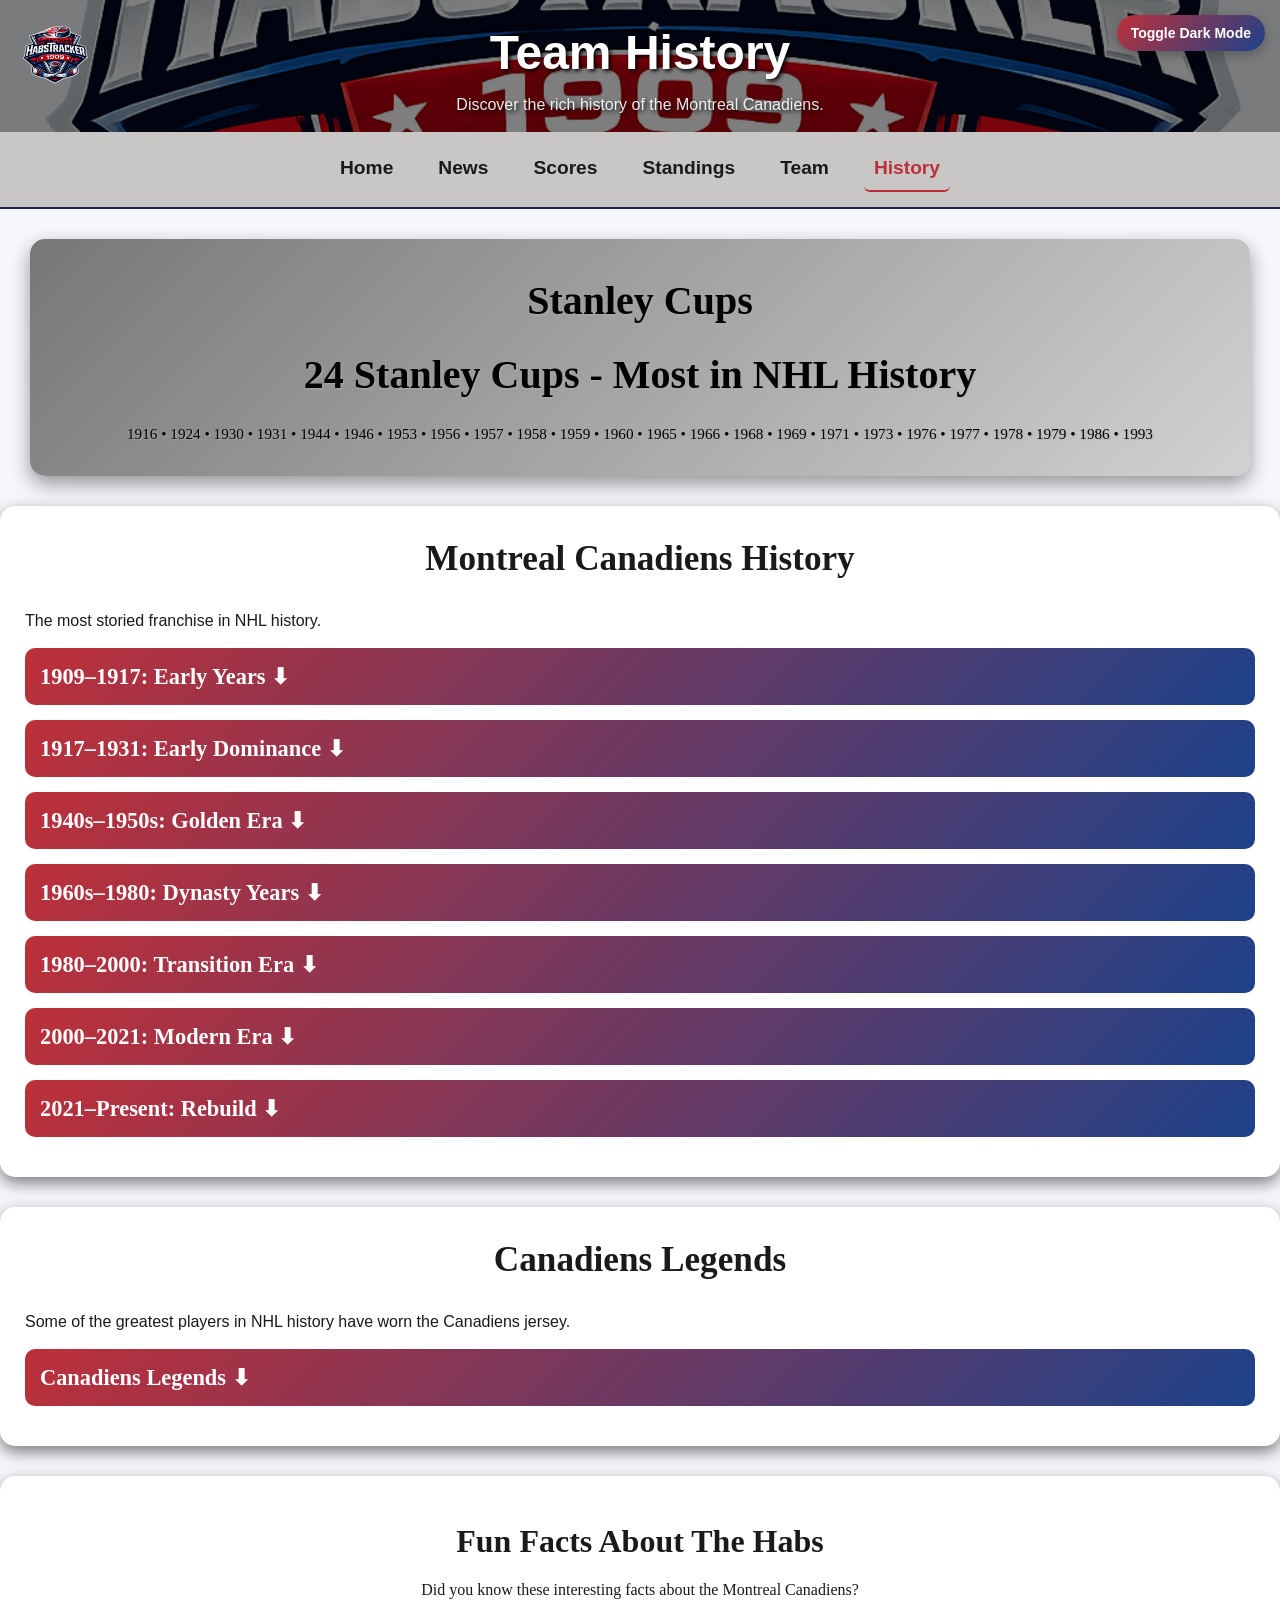
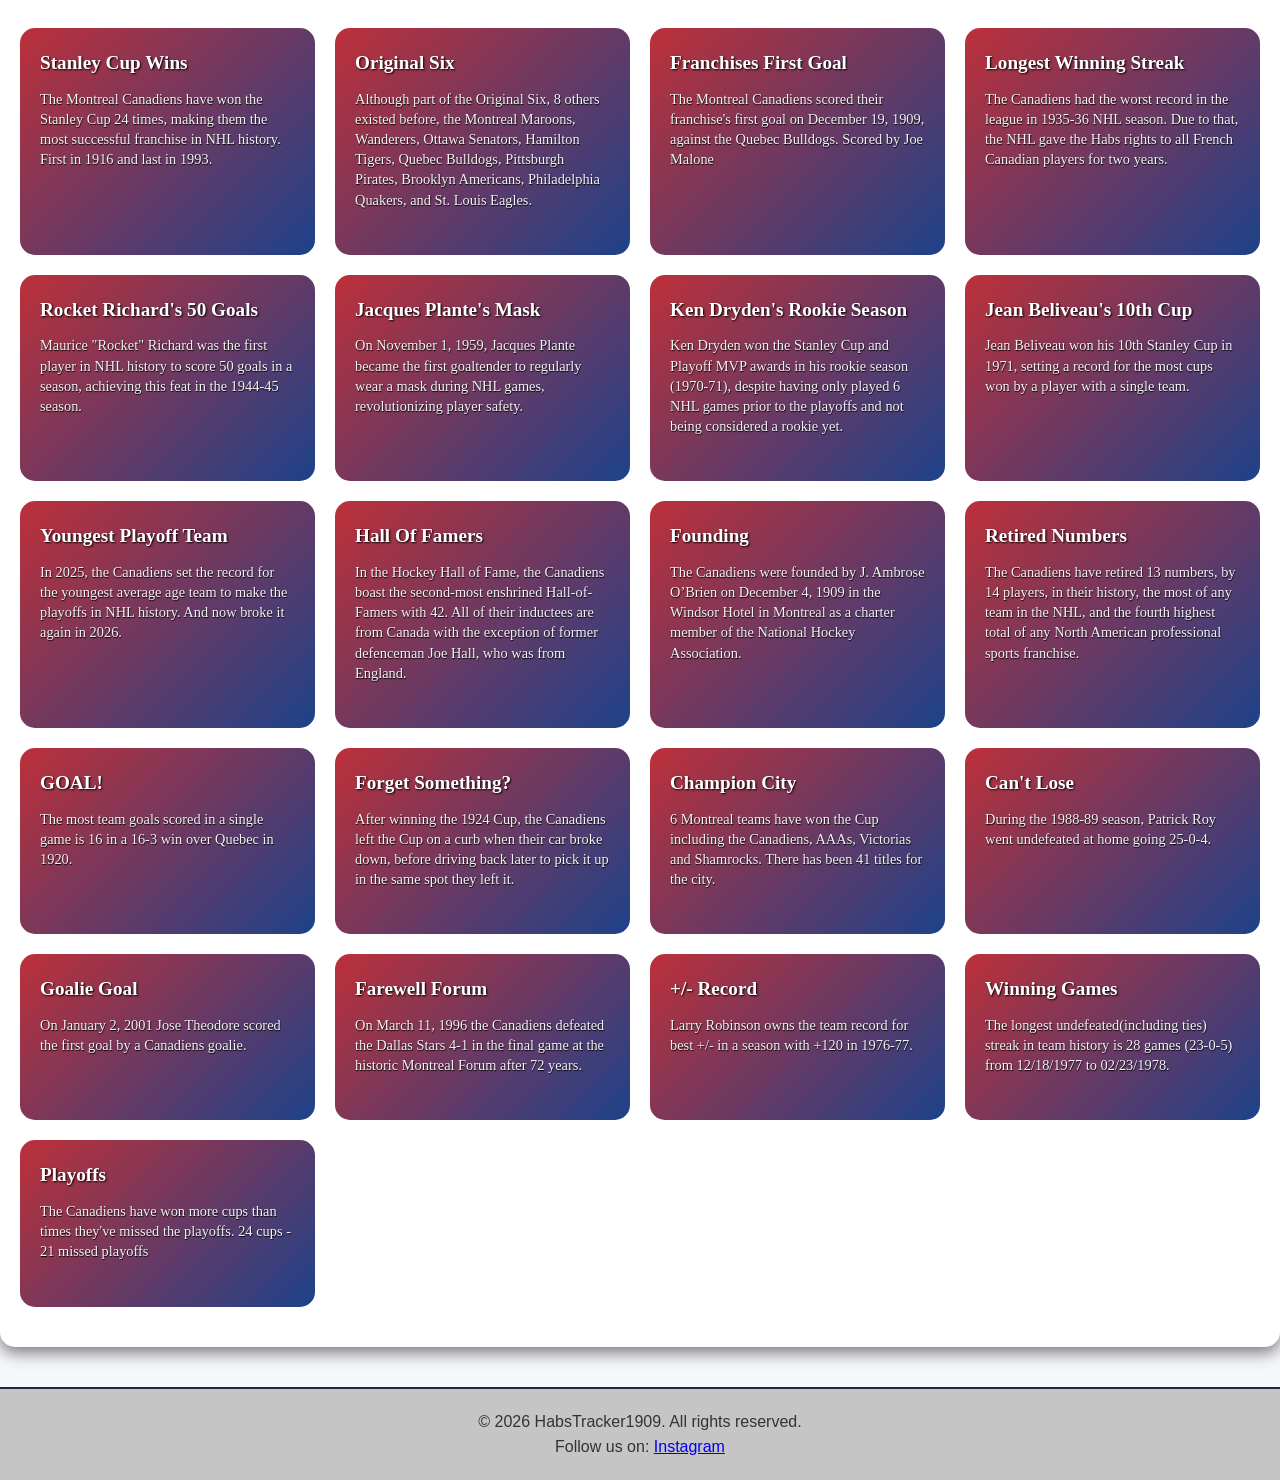
==== history.html @ d1dca696 "dark mode bug fixes" ====
<!DOCTYPE html>
<html lang="en">
<script src="theme.js"></script>

<head>
    <meta charset="UTF-8">
    <meta name="viewport" content="width=device-width, initial-scale=1.0">
    <title>History</title>
    <link rel="stylesheet" href="style.css">
    <script>
        (function () {
            if (sessionStorage.getItem("theme") === "dark") {
                document.documentElement.classList.add("dark-mode");
            }
        });
    </script>
</head>


<body>

<header style="background-image: url('HabsTracker1909Logo.png'); background-size: cover; background-position: center;">
    <div class="header-overlay">
        <img src="HabsTracker1909Logo.png" alt="Logo" class="top-logo">
        <h1>Team History</h1>
        <p class="tagline">Discover the rich history of the Montreal Canadiens.</p>
        <button class="theme-btn" type="button" onclick="toggleDarkMode()">
                Toggle Dark Mode
        </button>
    </div>
</header>

<nav>
    <a href="index.html">Home</a>
    <a href="news.html">News</a>
    <a href="scores.html">Scores</a>
    <a href="standings.html">Standings</a>
    <a href="team.html">Team</a>
    <a href="history.html" class="active">History</a>
</nav>

<main>
    <section class="cup-banner">
    <h2>Stanley Cups</h2>

    <div class="cup-count">
        24 Stanley Cups - Most in NHL History
    </div>

    <div class="cup-years">
        1916 • 1924 • 1930 • 1931 • 1944 • 1946 • 1953 • 1956 • 1957 • 1958 • 1959 • 1960 • 
        1965 • 1966 • 1968 • 1969 • 1971 • 1973 • 1976 • 1977 • 1978 • 1979 • 1986 • 1993
    </div>
</section>

<section class="history">
    <h2 class="history-title">Montreal Canadiens History</h2>
    <p>The most storied franchise in NHL history.</p>

    <!-- ERA 1 -->
    <div class="era">
        <button class="era-header">1909–1917: Early Years  ⬇</button>
        <div class="era-content">
            <p>Founded in 1909 in the Windsor Hotel as part of the NHA.</p>
            <p><strong>Key Players:</strong> Newsy Lalonde, Didier Pitre, Jack Laviolette</p>
            <p><strong>Stanley Cups:</strong> 1916</p>
        </div>
    </div>

    <!-- ERA 2 -->
    <div class="era">
        <button class="era-header">1917–1931: Early Dominance  ⬇</button>
        <div class="era-content">
            <p>The Canadiens became an early NHL powerhouse. Overcoming challenges from key players Joe Hall(Spanish Flu - 37) and Georges Vezina(Tuberculosis - 39) Passing away.</p>
            <p><strong>Key Players:</strong> Georges Vezina, Newsy Lalonde, Howie Morenz, Aurel Joliat, Joe Malone</p>
            <p><strong>Stanley Cups:</strong> 1924, 1930, 1931</p>
        </div>
    </div>

    <!-- ERA 3 -->
    <div class="era">
        <button class="era-header">1940s–1950s: Golden Era  ⬇</button>
        <div class="era-content">
            <p>The Canadiens experienced a golden era during the 1940s and 1950s, winning multiple Stanley Cups and solidifying their legacy. Winning 5 straight Stanley Cups from 1956 to 1960.
                During the 1944-45 season, Maurice "Rocket" Richard became the first player to score 50 goals in a season, and on November 1, 1959, Jacques Plante became the first goaltender to regularly wear a mask, revolutionizing the position and improving player safety.
            </p>
            <p><strong>Key Players:</strong> Maurice "Rocket" Richard, Jean Beliveau, Doug Harvey, Bernie Geoffrion, Jacques Plante</p>
            <p><strong>Stanley Cups:</strong> 1944, 1946, 1953, 1956, 1957, 1958, 1959</p>
        </div>
    </div>

    <!-- ERA 4 -->
    <div class="era">
        <button class="era-header">1960s–1980: Dynasty Years  ⬇</button>
        <div class="era-content">
            <p>The Canadiens continued to be a dominant force in the NHL during the 1960s and 1970s, winning 11 more Stanley Cups. Including 4 in a row. Goaltender Ken Dryden won the Stanley Cup and Playoff MVP awards before being considered a rookie, he had only played 6 nhl games. Jean Beliveau and Henri Richard won their 10th Stanley Cup together in 1971.</p>
            <p><strong>Key Players:</strong> Guy Lafleur, Ken Dryden, Larry Robinson, Bob Gainey, Henri Richard, Yvan Cournoyer</p>
            <p><strong>Stanley Cups:</strong> 1960, 1965, 1966, 1968, 1969, 1971, 1973, 1976, 1977, 1978, 1979</p>
        </div>
    </div>

    <!-- ERA 5 -->
    <div class="era">
        <button class="era-header">1980–2000: Transition Era  ⬇</button>
        <div class="era-content">
            <p>Post 1980 was a period of transition for the Canadiens, with the team experiencing some success but mostly challenges. Jean Beliveau won his league record 17th Stanley Cup as a member of the team's staff in 1993.</p>
            <p><strong>Key Players:</strong> Patrick Roy, Vincent Damphousse, Kirk Muller, Guy Carbonneau, Mats Naslund, Stephane Richer</p>
            <p><strong>Stanley Cups:</strong> 1986, 1993</p>
        </div>
    </div>

    <!-- ERA 6 -->
    <div class="era">
        <button class="era-header">2000–2021: Modern Era  ⬇</button>
        <div class="era-content">
            <p>In the 21st century, the Canadiens have faced ups and downs, with a focus on rebuilding and developing young talent. No cups wins and only one finals appearance in 2021. On March 12, 2019 Carey Price passed Jacques Plante for the most wins by a habs goaltender with 315</p>
            <p><strong>Key Players:</strong> Carey Price, P.K. Subban, Max Pacioretty, Brendan Gallagher, Shea Weber, Tomas Plekanec</p>
            <p><strong>Stanley Cups:</strong> None</p>
        </div>
    </div>

    <!-- ERA 7 -->
    <div class="era">
        <button class="era-header">2021–Present: Rebuild  ⬇</button>
        <div class="era-content">
            <p>The Canadiens are coming out of a rebuilding phase, focusing on developing young talent and building a competitive team for the future. They set the record for youngest average age team to make the playoffs in 2025.</p>
            <p><strong>Key Players:</strong> Cole Caufield, Nick Suzuki, Juraj Slafkovsky, Lane Hutson, Brendan Gallagher</p>
            <p><strong>Stanley Cups:</strong> None (yet)</p>
        </div>
    </div>

    
</div>

</section>

<section class="legends-section">
    <h2 class="legends-title">Canadiens Legends</h2>
    <p>Some of the greatest players in NHL history have worn the Canadiens jersey.</p>

<!-- LEGENDS DROPDOWN -->
<div class="era">
    <button class="era-header"> Canadiens Legends ⬇</button>
    

    <div class="era-content">
        <p class="legend-description">These Players Have a combined 4446 goals, 10,573 points, 101 Stanley Cups, 1708 wins(goalies) in the NHL(all teams)</p>

        <div class="legend-grid">

            <div class="legend-card">
                <div class="legend-name">Maurice "Rocket" Richard</div>
                <div class="legend-info">544 Goals • 966 Points • 8 Cups</div>
            </div>

            <div class="legend-card">
                <div class="legend-name">Jean Béliveau</div>
                <div class="legend-info">507 Goals • 1219 Points • 10 Cups • Player</div>
                <div class="legend-info">7 Cups • Staff</div>
            </div>

            <div class="legend-card">
                <div class="legend-name">Guy Lafleur</div>
                <div class="legend-info">518 Goals • 1246 Points • 5 Cups (with Montreal)</div>
            </div>

            <div class="legend-card">
                
                <div class="legend-name">Patrick Roy</div>
                <div class="legend-info">289 Wins • 3 Vezinas • 2 Cups</div>
            </div>

            <div class="legend-card">
                <div class="legend-name">Ken Dryden</div>
                <div class="legend-info">258 Wins • 6 Cups • 5 Conn Smythes</div>
            </div>

            <div class="legend-card">
                <div class="legend-name">Henri Richard</div>
                <div class="legend-info">1046 Points • 11 Cups • "Pocket Rocket"</div>
            </div>

            <div class="legend-card">
                <div class="legend-name">Doug Harvey</div>
                <div class="legend-info">447 Points(with Montreal) • 7 Cups • 6 Norris Trophies</div>
            </div>

            <div class="legend-card">
                <div class="legend-name">Bernie Geoffrion</div>
                <div class="legend-info">768 Points(with Montreal) • 6 Cups • "Boom Boom"</div>
            </div>

            <div class="legend-card">
                <div class="legend-name">Yvan Cournoyer</div>
                <div class="legend-info">863 Points • 10 Cups • "Roadrunner"</div>
            </div>

            <div class="legend-card">
                <div class="legend-name">Bob Gainey</div>
                <div class="legend-info">1160 Games • 501 Points • 5 Cups • Defensive Forward</div>
            </div>

            <div class="legend-card">
                <div class="legend-name">Jacques Plante</div>
                <div class="legend-info">314 Wins • 6 Cups • 7 Vezinas</div>
            </div>

            <div class="legend-card">
                <div class="legend-name">Aurel Joliat</div>
                <div class="legend-info">270 Goals • 460 Points • 2 Cups • Early Star</div>
            </div>
            <div class="legend-card">
                <div class="legend-name">Howie Morenz</div>
                <div class="legend-info">467 Points • 3 Cups • Early Star</div>
            </div>

            <div class="legend-card">
                <div class="legend-name">Georges Vezina</div>
                <div class="legend-info">104 Wins • 1 Cup • Vezina Trophy Named After Him</div>
            </div>

            <div class="legend-card">
                <div class="legend-name">Carey Price</div>
                <div class="legend-info">361 Wins • 1 Hart • 1 Vezina • .917 SV% • 2.51 GAA</div>
            </div>

            <div class="legend-card">
                <div class="legend-name">Larry Robinson</div>
                <div class="legend-info">1017 Points • 6 Cups • 2 Norris Trophies</div>
            </div>

            <div class="legend-card">
                <div class="legend-name">Jacques Lemaire</div>
                <div class="legend-info">835 Points • 8 Cups • Hall of Fame</div>
            </div>
            <div class="legend-card">
                <div class="legend-name">Elmer Lach</div>
                <div class="legend-info">623 Points • 3 Cups • Part of Famous Punch Line</div>
            </div>

        </div>
        </div>

    </div>
</section>

<section class="Fun-facts">
    <h2>Fun Facts About The Habs</h2>
    <p>Did you know these interesting facts about the Montreal Canadiens?</p>
    <div class="facts">
        <div class="fact-grid">
            <div class="fact-card">
                <h3>Stanley Cup Wins</h3>
                <p>The Montreal Canadiens have won the Stanley Cup 24 times, making them the most successful franchise in NHL history. First in 1916 and last in 1993.</p>
            </div>
            <div class="fact-card">
                <h3>Original Six</h3>
                <p>Although part of the Original Six, 8 others existed before, the Montreal Maroons, Wanderers, Ottawa Senators, Hamilton Tigers, Quebec Bulldogs, Pittsburgh Pirates, Brooklyn Americans, Philadelphia Quakers, and St. Louis Eagles.</p>
            </div>
            <div class="fact-card">
                <h3>Franchises First Goal</h3>
                <p>The Montreal Canadiens scored their franchise's first goal on December 19, 1909, against the Quebec Bulldogs. Scored by Joe Malone</p>
            </div>
            <div class="fact-card">
                <h3>Longest Winning Streak</h3>
                <p>The Canadiens had the worst record in the league in 1935-36 NHL season. Due to that,
                     the NHL gave the Habs rights to all French Canadian players for two years.</p>
            </div>
            <div class="fact-card">
                <h3>Rocket Richard's 50 Goals</h3>
                <p>Maurice "Rocket" Richard was the first player in NHL history to score 50 goals in a season, achieving this feat in the 1944-45 season.</p>
            </div>
            <div class="fact-card">
                <h3>Jacques Plante's Mask</h3>
                <p>On November 1, 1959, Jacques Plante became the first goaltender to regularly wear a mask during NHL games, revolutionizing player safety.</p>
            </div>
            <div class="fact-card">
                <h3>Ken Dryden's Rookie Season</h3>
                <p>Ken Dryden won the Stanley Cup and Playoff MVP awards in his rookie season (1970-71), despite having only played 6 NHL games prior to the playoffs and not being considered a rookie yet.</p>
            </div>
            <div class="fact-card">
                <h3>Jean Beliveau's 10th Cup</h3>
                <p>Jean Beliveau won his 10th Stanley Cup in 1971, setting a record for the most cups won by a player with a single team.</p>
            </div>
            <div class="fact-card">
                <h3>Youngest Playoff Team</h3>
                <p>In 2025, the Canadiens set the record for the youngest average age team to make the playoffs in NHL history. And now broke it again in 2026.</p>
            </div>
            <div class="fact-card">
                <h3>Hall Of Famers</h3>
                <p>In the Hockey Hall of Fame, the Canadiens boast the second-most enshrined Hall-of-Famers with 42. 
                    All of their inductees are from Canada with the exception of former defenceman Joe Hall, who was from England.</p>
            </div>
            <div class="fact-card">
                <h3>Founding</h3>
                <p>The Canadiens were founded by J. Ambrose O’Brien on December 4, 1909 in the Windsor Hotel in Montreal as a charter member of the National Hockey Association.</p>
            </div>
            <div class="fact-card">
                <h3>Retired Numbers</h3>
                <p>The Canadiens have retired 13 numbers, by 14 players, in their history, the most of any team in the NHL, and the fourth highest total of any North American professional sports franchise.</p>
            </div>
            <div class="fact-card">
                <h3>GOAL!</h3>
                <p>The most team goals scored in a single game is 16 in a 16-3 win over Quebec in 1920.</p>
            </div>
            <div class="fact-card">
                <h3>Forget Something?</h3>
                <p>After winning the 1924 Cup, the Canadiens left the Cup on a curb when their car broke down, before driving back later to pick it up in the same spot they left it.</p>
            </div>
            <div class="fact-card">
                <h3>Champion City</h3>
                <p>6 Montreal teams have won the Cup including the Canadiens, AAAs, Victorias and Shamrocks. There has been 41 titles for the city.</p>
            </div>
            <div class="fact-card">
                <h3>Can't Lose</h3>
                <p>During the 1988-89 season, Patrick Roy went undefeated at home going 25-0-4.</p>
            </div>
            <div class="fact-card">
                <h3>Goalie Goal</h3>
                <p>On January 2, 2001 Jose Theodore scored the first goal by a Canadiens goalie.</p>
            </div>
            <div class="fact-card">
                <h3>Farewell Forum</h3>
                <p>On March 11, 1996 the Canadiens defeated the Dallas Stars 4-1 in the final game at the historic Montreal Forum after 72 years.</p>
            </div>
            <div class="fact-card">
                <h3>+/- Record</h3>
                <p>Larry Robinson owns the team record for best +/- in a season with +120 in 1976-77.</p>
            </div>
            <div class="fact-card">
                <h3>Winning Games</h3>
                <p>The longest undefeated(including ties) streak in team history is 28 games (23-0-5) from 12/18/1977 to 02/23/1978.</p>
             </div>
             <div class="fact-card">
                <h3>Playoffs</h3>
                <p>The Canadiens have won more cups than times they've missed the playoffs. 24 cups - 21 missed playoffs</p>
             </div>
            
    </div>
</section>
</main>

<script>
const headers = document.querySelectorAll('.era-header');

headers.forEach(header => {
    header.addEventListener('click', () => {
        const current = header.parentElement;

        document.querySelectorAll('.era').forEach(era => {
            if (era !== current) {
                era.classList.remove('active');
            }
        });

        current.classList.toggle('active');
    });
});


</script>

<footer>
    <p>&copy; 2026 HabsTracker1909. All rights reserved.</p>
    <p>Follow us on: <a href="https://www.instagram.com/camerone_7/" target="_blank">Instagram</a></p>
</footer>

</body>
</html>
---- style.css ----
/* RESET */
* {
  margin: 0;
  padding: 0;
  box-sizing: border-box;
  transition: all 0.2s ease-in-out;
}

/* GLOBAL */
body {
  font-family: 'Segoe UI', Arial, sans-serif;
  background: var(--bg-color);
  color: var(--text-color);
  line-height: 1.6;
}

/* CONTAINER */
.container {
  width: 100%;
  max-width: 1100px;
  margin: 0 auto;
  padding: 0 15px;
}
/* Dark mode */
:root {
    --bg-color: #f5f7fb;
    --text-color: #1a1a1a;
    --card-bg: #ffffff;
    --accent: #BD3039; /* Canadiens red */
    --secondary: #1d428a; /* Canadiens blue */
    --border-color: #ddd;
    --nav-bg: #c9c6c6;
}
.dark-mode {
    --bg-color: #0b0f14;        /* deep dark */
    --text-color: #e6edf3;      /* soft white */
    --card-bg: #161b22;         /* dark cards */
    --accent: #ff4d5a;          /* brighter red */
    --secondary: #4ea1ff;       /* lighter blue */
    --border-color: #2a2f36;
    --nav-bg: #3f3f3f;
}
/* DARK MODE TOGGLE BUTTON */
.theme-btn {
    position: fixed;
    top: 15px;
    right: 15px;

    padding: 10px 14px;
    border: none;
    border-radius: 999px;

    font-size: 14px;
    font-weight: bold;

    cursor: pointer;

    background: linear-gradient(135deg, #BD3039, #1d428a);
    color: white;

    box-shadow: 0 4px 12px rgba(0,0,0,0.25);

    transition: all 0.25s ease;
}

/* hover effect */
.theme-btn:hover {
    transform: translateY(-2px) scale(1.05);
    box-shadow: 0 8px 18px rgba(0,0,0,0.35);
}

/* active click effect */
.theme-btn:active {
    transform: scale(0.95);
}


html.dark-mode .theme-btn {
    background: linear-gradient(135deg, #1f6feb, #0d1117);
    box-shadow: 0 4px 12px rgba(255,255,255,0.1);
}
.dark-mode #canadiens-card {
    background: linear-gradient(135deg, #BD3039, #111827, #1d428a);
    color: white;
}

/* HEADER */
.header-overlay {
  background: rgba(0,0,0,0.5);
  padding: 15px 20px;
  text-align: center;
  color: rgb(255, 255, 255);
  text-shadow: 2px 2px 4px rgba(0,0,0,1.5);

}

.header-overlay h1 {
  font-size: 3rem;

}

.tagline {
  opacity: 0.90;
}

.top-logo {
  position: absolute;
  top: 20px;
  left: 20px;
  width: 70px;
}

/* NAV */
nav {
  display: flex;
  justify-content: center;
  gap: 25px;
  background: var(--nav-bg);
  padding: 15px;
  position: sticky;
  top: 0;
  z-index: 100;
  border-bottom: 2px solid #1f234e;
}

nav a {
  color: var(--text-color);
  text-decoration: none;
  font-weight: bold;
  padding: 6px 10px;
  border-radius: 6px;
  font-size: 1.2rem;
  font-family: 'Trebuchet MS', 'Lucida Sans Unicode', 'Lucida Grande', 'Lucida Sans', Arial, sans-serif;
  font-weight: 900;
}

nav a:hover {
  background: var(--accent);
  color: white;
}

nav .active {
  color: var(--accent);
  border-bottom: 2px solid var(--accent);
}

/* SECTIONS */
section {
  background: var(--card-bg);
  border-radius: 15px;
  padding: 25px;
  margin-bottom: 30px;
  box-shadow: 0 6px 16px rgba(0,0,0,0.5);
}

/* HEADINGS */
h2 {
  text-align: center;
  margin-bottom: 20px;
  font-size: 32px;
  font-weight: bold;
  
}

/* CARD */ 
#canadiens-card { 

  background: linear-gradient(135deg, #eb2c3f, #ffffff, #3c4ce2); 
  background-size: 300% 300%; color: rgb(0, 0, 0); 
  text-shadow: #ffffff91 1px 1px 1px; padding: 20px; 
  border-radius: 12px; margin: 20px 0; text-align: center; 
  box-shadow: 0 6px 10px rgba(0,0,0,0.3); 
  transition: 0.3s; animation: gradientMove 45s ease infinite; 
} 
/*card animation*/ 
@keyframes gradientMove { 
  0% { 
    background-position: 0% 50%; } 
    50% { background-position: 100% 50%; } 
    100% { background-position: 0% 50%; } 
  } 
#canadiens-card:hover { 
  transform: scale(1.03); 
} 
/* SCORE TEXT */ 
#canadiens-score { 
  font-size: 2.5rem; 
  font-weight: bold; 
}

.score-logo {
  width: 40px;
}

/* TABLE */
table {
  width: 100%;
  border-collapse: collapse;
  margin-top: 15px;
  border-radius: 10px;
  overflow: hidden;
  background: var(--card-bg);
}

th {
  background: #BD3039;
  color: white;
  padding: 12px;
  text-transform: uppercase;
  border-bottom: 1px solid rgba(255,255,255,0.1);
}

td {
  padding: 10px;
  text-align: center;
  border-bottom: 1px solid #eee;
}

tr:nth-child(even) {
  background: rgba(255,255,255,0.05);
}

tr:hover {
  background: #f1f1f1;
}

/* HERO */
/* moblie */
@media (max-width: 768px) {
    #canadiens-card {
        width: 100%;
        padding: 10px;
    }
}

/* FOOTER */
footer {
  text-align: center;
  padding: 20px;
  background: #c5c5c5;
  margin-top: 40px;
  border-top: 1px solid #ddd;
  color: #333333;
  border-top: 2px solid #1f234e;
}

/* MOBILE */
@media (max-width: 768px) {
  nav {
    flex-wrap: wrap;
  }

  .header-overlay h1 {
    font-size: 2rem;
  }

  .top-logo {
    width: 50px;
  }
}

/* FILTER BUTTONS */
.filter-btn {
    padding: 10px 15px;
    margin-right: 10px;
    border: none;
    cursor: pointer;
    background: #eee;
    border-radius: 8px;
    font-weight: bold;
    transition: 0.2s;
}

.filter-btn:hover {
    background: #ccc;
}

.filter-btn.active {
    background: #BD3039;
    color: white;
}

/* PLAYER GRID */
#players-container {
    display: grid;
    grid-template-columns: repeat(auto-fill, minmax(220px, 1fr));
    gap: 20px;
}

/* PLAYER CARD */
.player-card {
    background: linear-gradient(135deg, #BD3039, #1d428a); /* Canadiens colors */
    border-radius: 15px;
    padding: 15px;
    color: white;
    text-align: center;
    transition: transform 0.2s ease, box-shadow 0.2s ease;
}

/* HOVER EFFECT */
.player-card:hover {
    transform: translateY(-8px);
    box-shadow: 0 10px 20px rgba(0,0,0,0.3);
}

/* HEADSHOT */
.player-card img {
    width: 80px;
    height: 80px;
    border-radius: 50%;
    object-fit: cover;
    margin-bottom: 10px;
}

/* NAME */
.player-name {
    font-size: 1.1em;
    font-weight: bold;
}

/* STATS */
.player-stats {
    margin-top: 10px;
    font-size: 0.9em;
}

/*History section*/
/* HISTORY ERA */
.era {
  margin: 15px 0;
  border-radius: 10px;
  overflow: hidden;
}
.history {
    font-size: 1rem;
}

/* CLICKABLE HEADER */
.era-header {
  width: 100%;
  padding: 15px;
  text-align: left;
  font-size: 1.4rem;
  font-weight: bold;
  border: none;
  cursor: pointer;
  background: linear-gradient(135deg, #BD3039, #1d428a);
  color: white;
    font-family: 'Times New Roman', Times, serif;

}

/* CONTENT */
.era-content {
  max-height: 0;
  overflow: hidden;
  background: #e6e5e5;
  padding: 0 15px;
  transition: max-height 0.4s ease, padding 0.3s ease;
    font-family: 'Times New Roman', Times, serif;

}
.history-title {
    font-size: 2.2rem;
    font-family: 'Times New Roman', Times, serif;
}
.legends-title {
    font-size: 2.2rem;
    font-family: 'Times New Roman', Times, serif;
}

/* EXPANDED */
.era.active .era-content {
  max-height: 600px;
  padding: 15px;
}
/* LEGENDS GRID */
.legend-grid {
    display: grid;
    grid-template-columns: repeat(auto-fill, minmax(180px, 1fr));
    gap: 20px;
    margin-top: 10px;
}


/* LEGEND CARD */
.legend-card {
    background: linear-gradient(135deg, #BD3039, #1d428a);
    border-radius: 15px;
    padding: 15px;
    text-align: center;
    transition: 0.3s;
}

/* HOVER EFFECT */
.legend-card:hover {
    transform: scale(1.05);
    box-shadow: 0 0 20px rgba(189,48,57,0.6);
}

/* HEADSHOT */
.legend-card img {
    width: 80px;
    height: 80px;
    border-radius: 50%;
    object-fit: cover;
    margin-bottom: 10px;
}

/* NAME */
.legend-name {
    color: white;
    text-shadow: #1a1a1a 1px 1px 2px;
    font-weight: bold;
    font-size: 1rem;
}

/* INFO */
.legend-info {
    font-size: 0.85rem;
    color: #ddd;
}
/*Cup wins*/
/* STANLEY CUP BANNER */
.cup-banner {
    background: linear-gradient(135deg, #777777, #ffffff, #777777);
    font-family: 'Times New Roman', Times, serif;
    color: rgb(2, 2, 2);
    text-shadow: #acacac 1px 1px 2px;
    text-align: center;
    padding: 30px 20px;
    border-radius: 15px;
    margin: 30px;
    box-shadow: 0 8px 20px rgba(0,0,0,0.4);
    animation: gradientMove 25s ease infinite;
    background-size: 300% 300%;
}

.cup-banner h2 {
    font-size: 2.5rem;
    margin-bottom: 10px;
      font-family: 'Times New Roman', Times, serif;

}

.cup-count {
    font-size: 2.5rem;
    font-weight: bold;
    margin-bottom: 15px;
      font-family: 'Times New Roman', Times, serif;

}

.cup-years {
    font-size: 0.95rem;
    line-height: 1.6;
      font-family: 'Times New Roman', Times, serif;

}


/*game-stats*/
.team-stats {
    margin-top: 15px;
    
}

.team-stats-header {
    width: 25%;
    padding: 15px;
    background: linear-gradient(135deg, #BD3039, #1d428a);
    color: rgb(255, 255, 255);
    border: none;
    font-size: 1.2rem;
    cursor: pointer;
    border-radius: 10px;
}
.team-stats-content {
    
    max-height: 0;
    overflow: hidden;
    transition: 0.4s;
    background: #e4e3e3;
    border-radius: 10px;
    margin-top: 10px;
    padding: 0 10px;
}
.team-stats.active .team-stats-content {
    max-height: 3000px;
    padding: 15px;
}

/* players game stats */
/* GAME STATS DROPDOWN */
.game-stats {
    margin-top: 7px;
}

.stats-header {
    width: 25%;
    padding: 15px;
    background: linear-gradient(135deg, #BD3039, #1d428a);
    color: rgb(255, 255, 255);
    border: none;
    font-size: 1.2rem;
    cursor: pointer;
    border-radius: 10px;
}

.stats-content {
    
    max-height: 0;
    overflow: hidden;
    transition: 0.4s;
    background: #e4e3e3;
    border-radius: 10px;
    margin-top: 10px;
    padding: 0 10px;
}

.game-stats.active .stats-content {
    max-height: 3000px;
    padding: 15px;
}
/* GOAL OVERLAY */
#goal-overlay {
  border-radius: 20px;
    position: fixed;
    top: 0;
    left: 0;
    width: 100%;
    height: 100%;

    display: flex;
    justify-content: center;
    align-items: center;

    font-size: 5rem;
    font-weight: bold;

    color: white;
    background: rgba(189, 48, 57, 0.9); /* Canadiens red */

    opacity: 0;
    pointer-events: none;

    z-index: 9999;
}

/* ACTIVE STATE */
#goal-overlay.active {
    animation: goalFlashFull 2.5s ease-in-out;
}

@keyframes goalFlashFull {
    0% {
        opacity: 0;
        transform: scale(0.5);
    }
    30% {
        opacity: 1;
        transform: scale(1.3);
    }
    60% {
        transform: scale(1);
    }
    100% {
        opacity: 0;
    }
}
/* SCHEDULE SECTION */
.schedule {
    margin-top: 40px;
}

/* GRID LAYOUT */
#schedule-container {
    display: grid;
    grid-template-columns: repeat(auto-fill, minmax(260px, 1fr));
    gap: 20px;
    margin-top: 20px;
}

/* GAME CARD */
.schedule-card {
    background: linear-gradient(135deg, #BD3039, #1d428a); /* Habs colors */
    border-radius: 15px;
    padding: 20px;
    color: white;
    text-align: center;
    transition: all 0.25s ease;
    box-shadow: 0 6px 12px rgba(0,0,0,0.3);
    position: relative;
    overflow: hidden;
}

/* HOVER EFFECT 🔥 */
.schedule-card:hover {
    transform: translateY(-8px) scale(1.02);
    box-shadow: 0 12px 25px rgba(0,0,0,0.5);
}

/* TEAM ROW */
.schedule-teams {
    display: flex;
    align-items: center;
    justify-content: space-between;
    margin-bottom: 15px;
}

/* TEAM LOGOS */
.schedule-teams img {
    width: 50px;
    height: auto;
}

/* VS TEXT */
.schedule-vs {
    font-weight: bold;
    font-size: 1.2em;
}

/* DATE */
.schedule-date {
    font-size: 0.9em;
    opacity: 0.8;
}

/* TIME */
.schedule-time {
    font-size: 1.1em;
    font-weight: bold;
    margin-top: 5px;
}

/* HOME / AWAY BADGE */
.schedule-badge {
    position: absolute;
    top:5px;
    right: 42.5%;
    background: white;
    color: black;
    padding: 3px 8px;
    font-size: 0.7em;
    border-radius: 6px;
    font-weight: bold;
}
.schedule-logo {
    width: 50px;
    height: auto;
}
.view-btn {
    padding: 10px 15px;
    margin: 5px;
    border: none;
    background: #ddd;
    border-radius: 8px;
    cursor: pointer;
    font-weight: bold;
}

.view-btn.active {
    background: #BD3039;
    color: white;
}
.standings-subtitle {
    text-align: center;
    
}
.standings-btn {
    display: block;
    margin: 20px auto 20px auto;
    padding: 10px 20px;
    background: #BD3039;
    color: white;
    border: none;
    border-radius: 8px;
    font-weight: bold;
    cursor: pointer;
}
.standings-btn:hover {
    transform: translateY(-2px) scale(1.0001);
    box-shadow: 0 12px 25px rgba(0,0,0,0.5);
}
.standings {
  text-align: center;
}
.standings-cat {
    color: var(--text-color);
    display: grid;
    grid-template-columns: repeat(auto-fit, minmax(180px, 1fr));
    gap: 8px;
    font-size: 14px;
    background: #919191;
    padding: 10px;
    border-radius: 8px;
}

.standings-cat div {
    padding: 4px 0;
}
/* facts */
/* FUN FACTS SECTION */
.Fun-facts {
    padding: 40px 20px;
    text-align: center;
      font-family: 'Times New Roman', Times, serif;

}

.Fun-facts h2 {
    font-size: 2rem;
    margin-bottom: 10px;
      font-family: 'Times New Roman', Times, serif;

}

.Fun-facts p {
    color: var(--text-color);
    margin-bottom: 25px;
      font-family: 'Times New Roman', Times, serif;

}

/* GRID */
.fact-grid {
    display: grid;
    grid-template-columns: repeat(auto-fit, minmax(260px, 1fr));
    gap: 20px;
}

/* CARD */
.fact-card {
    background: linear-gradient(135deg, #BD3039, #1d428a);
    padding: 20px;
    border-radius: 15px;
    text-align: left;
    transition: all 0.25s ease;
    position: relative;
    overflow: hidden;
}

/* GLOW BORDER EFFECT */
.fact-card::before {
    content: '';
    position: absolute;
    top: -2px;
    left: -2px;
    right: -2px;
    bottom: -2px;
    background: linear-gradient(135deg, #BD3039, #1d428a);
    border-radius: 15px;
    z-index: -1;
    filter: blur(8px);
    opacity: 0.7;
}

/* HOVER EFFECT 🔥 */
.fact-card:hover {
    transform: translateY(-5px) scale(1.02);
    box-shadow: 0 10px 25px rgba(0,0,0,0.4);
}

/* TITLE */
.fact-card h3 {
    font-size: 1.2rem;
    margin-bottom: 10px;
    color: #ffffff;
    text-shadow: #000000 1px 1px 2px;
      font-family: 'Times New Roman', Times, serif;

}

/* TEXT */
.fact-card p {
    font-size: 0.9rem;
    line-height: 1.4;
    color: #f5f5f5;
    text-shadow: #000000 0.5px 0.5px 1px;
      font-family: 'Times New Roman', Times, serif;

}

/* NEWS PAGE */
.news-highlight {
    margin-top: 20px;
    display: grid;
    grid-template-columns: 2fr 1fr;
    gap: 20px;
    background: linear-gradient(135deg, #10182b, #bd3039 65%, #f3f4f7);
    color: white;
}
.injury-top-title{
    margin-top: 20px;
}

.news-highlight h2 {
    text-align: left;
    margin-bottom: 12px;
}

.news-label {
    display: inline-block;
    background: rgba(255, 255, 255, 0.15);
    border: 1px solid rgba(255, 255, 255, 0.35);
    border-radius: 999px;
    padding: 4px 12px;
    margin-bottom: 14px;
    font-size: 0.8rem;
    font-weight: bold;
    letter-spacing: 0.08em;
    text-transform: uppercase;
}

.news-highlight-meta {
    display: grid;
    gap: 14px;
}

.meta-card,
.injury-card,
.impact-card {
    border-radius: 14px;
    padding: 18px;
    box-shadow: 0 6px 14px rgba(0, 0, 0, 0.18);
}

.meta-card {
    background: rgba(255, 255, 255, 0.12);
    border: 1px solid rgba(255, 255, 255, 0.18);
}

.meta-title {
    display: block;
    margin-bottom: 8px;
    font-size: 0.8rem;
    text-transform: uppercase;
    letter-spacing: 0.08em;
    opacity: 0.85;
}

.injury-news-grid,
.injury-impact-grid {
    display: grid;
    grid-template-columns: repeat(auto-fit, minmax(240px, 1fr));
    gap: 20px;
    margin-top: 20px;
}

.injury-source-note {
    text-align: center;
    margin-top: -6px;
    margin-bottom: 18px;
    color: #445;
    font-size: 0.95rem;
}

.injury-source-note.error {
    color: #8b1621;
    font-weight: bold;
}

.injury-card {
    background: var(--nav-bg);
    border-top: 5px solid #bd3039;
}
.injury-card:hover {
    transform: translateY(-5px) scale(1.02);
    box-shadow: 0 10px 25px rgba(0,0,0,0.4);
}


.injury-card-top {
    display: flex;
    justify-content: space-between;
    align-items: center;
    gap: 12px;
    margin-bottom: 10px;
}

.injury-status {
    padding: 5px 10px;
    border-radius: 999px;
    font-size: 0.8rem;
    font-weight: bold;
    text-transform: uppercase;
}

.injury-status.out {
    background: rgba(189, 48, 57, 0.16);
    color: #8b1621;
}
.injury-status.gtd{
    background: rgba(11, 134, 28, 0.16);
    color: #168b1c;
}

.injury-status.day-to-day {
    background: rgba(29, 66, 138, 0.16);
    color: #1d428a;
}

.injury-issue {
    font-weight: bold;
    color: #bd3039;
    margin-bottom: 10px;
}

.injury-updated {
    margin-top: 16px;
    font-size: 0.85rem;
    color: #555;
}

.impact-card {
    background: linear-gradient(135deg, #bd3039, #1d428a);
    color: white;
}

.injury-disclaimer {
    text-align: center;
}

@media (max-width: 768px) {
    .news-highlight {
        grid-template-columns: 1fr;
    }

    .injury-card-top {
        align-items: flex-start;
        flex-direction: column;
    }
}
#news-container {
    display: grid;
    grid-template-columns: repeat(auto-fit, minmax(300px, 1fr));
    gap: 20px;
}

.news-card {
    display: block;
    background: #111;
    color: white;
    text-decoration: none;
    border-radius: 12px;
    overflow: hidden;
    transition: transform 0.2s ease;
}

.news-card:hover {
    transform: scale(1.03);
}

.news-card img {
    width: 100%;
    height: 180px;
    object-fit: cover;
}

.news-content {
    padding: 15px;
}

.news-content h3 {
    margin-bottom: 10px;
    font-size: 18px;
}

.news-content p {
    font-size: 14px;
    color: #ccc;
}
.goal-play {
    margin-bottom: 10px;
    padding: 8px;
    border-left: 3px solid red;
    background: #111;
}
.sort-btn {
    padding: 8px 14px;
    margin-right: 8px;
    border: none;
    background: #ddd;
    cursor:pointer;
    border-radius: 6px;

}
.sort-btn.active {
    background: #c8102e;
    color: white;
}
.team-info {
    text-align: center;
    padding: 20px;
}

.team-grid {
    display: grid;
    grid-template-columns: repeat(auto-fit, minmax(250px, 1fr));
    gap: 20px;
    margin-top: 20px;
}

.info-card {
    background: var(--card-bg);
    color: var(--text-color);
    padding: 20px;
    border-radius: 12px;
    box-shadow: 0 4px 12px rgba(0,0,0,0.1);
    text-align: left;
    transition: transform 0.2s ease;
}

.info-card:hover {
    transform: translateY(-5px);
}

.info-card h3 {
    margin-bottom: 10px;
    color: #c8102e; /* Canadiens red 🔥 */
}

.info-card ul {
    list-style: none;
    padding: 0;
}
.info-card li {
    margin-bottom: 8px;
    color: var(--text-color);
}

.arena-list {
    list-style: none;
    padding: 0;
}

/* 🔥 Main arena (bigger + bold) */
.main-arena {
    font-size: 18px;
    font-weight: bold;
    margin-bottom: 8px;
}

/* 🔽 Other arenas (smaller + lighter) */
.other-arena {
    font-size: 14px;
    color: #141414;
    
}
.affiliate-item {
    display: flex;
    align-items: center;
    gap: 12px;
    margin-bottom: 12px;
}

.affiliate-item img {
    width: 40px;
    height: 40px;
    object-fit: contain;
}
.logo-history-container {
    display: flex;
    justify-content: center;
    margin-top: 10px;
}

.logo-history {
    width: 250px;
    height: auto;
}

.playoff-banner.top {
    width: 100%;
    max-width: 1100px;
    margin: 15px auto;

    display: flex;
    align-items: center;
    justify-content: space-between;

    padding: 10px 20px;

    background: linear-gradient(
        90deg,
        #292929,
        #777777,
        #c0c0c0,
        #777777,
        #292929
    );

    background-size: 200% 100%;
    animation: cupShine 10s linear infinite;

    border: 2px solid #333;
    border-radius: 10px;
    box-shadow: 0 0 10px black;
}

.series-text {
    font-size: 30px;
    color: rgb(255, 255, 255);
    text-shadow: #000000 0.5px 0.5px 1px;
    font-weight: bold;
}

/* Cup logos */
.cup-icon {
    width: 200px;
    height: auto;
}

/* Optional spacing control */
.cup-icon.left {
    margin-right: 10px;
}

.cup-icon.right {
    margin-left: 10px;
}
@keyframes cupShine {
    0% {
        background-position: 0% 0;
    }
    100% {
        background-position: 200% 0;
    }
}
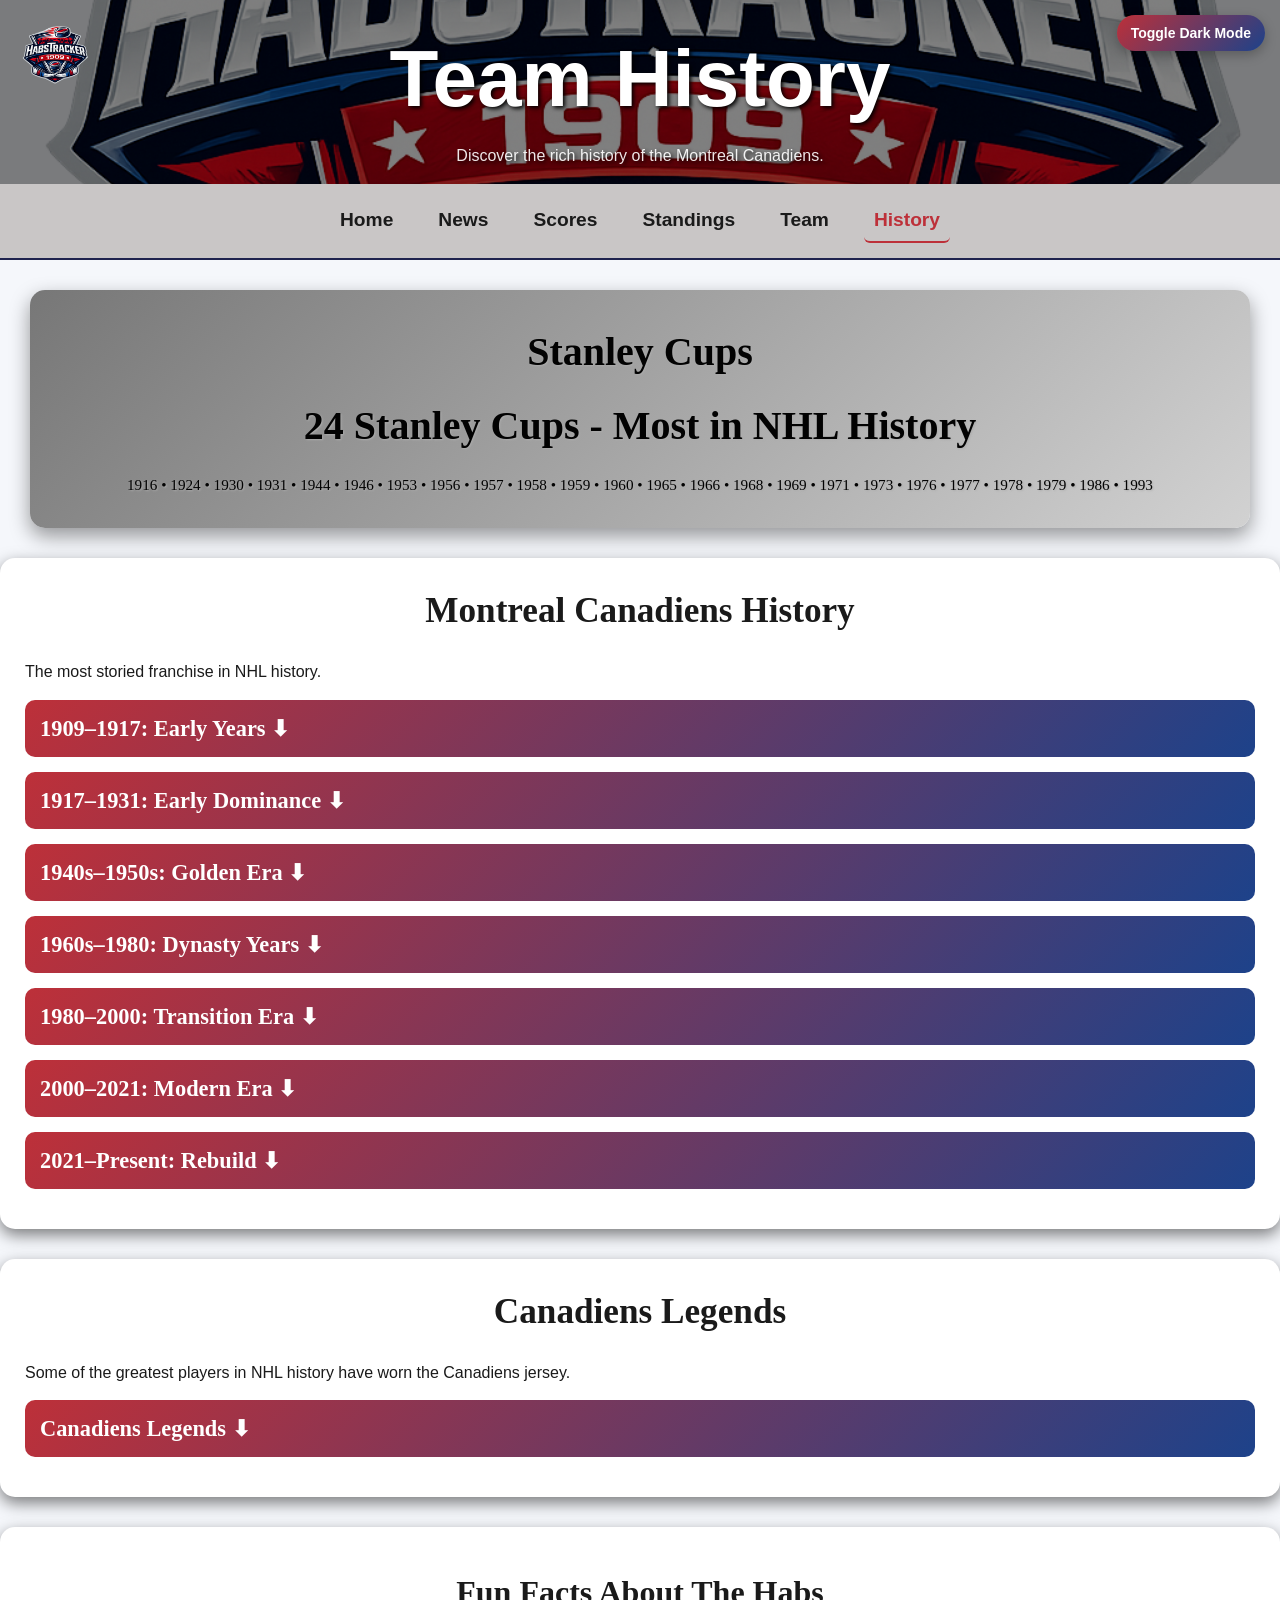
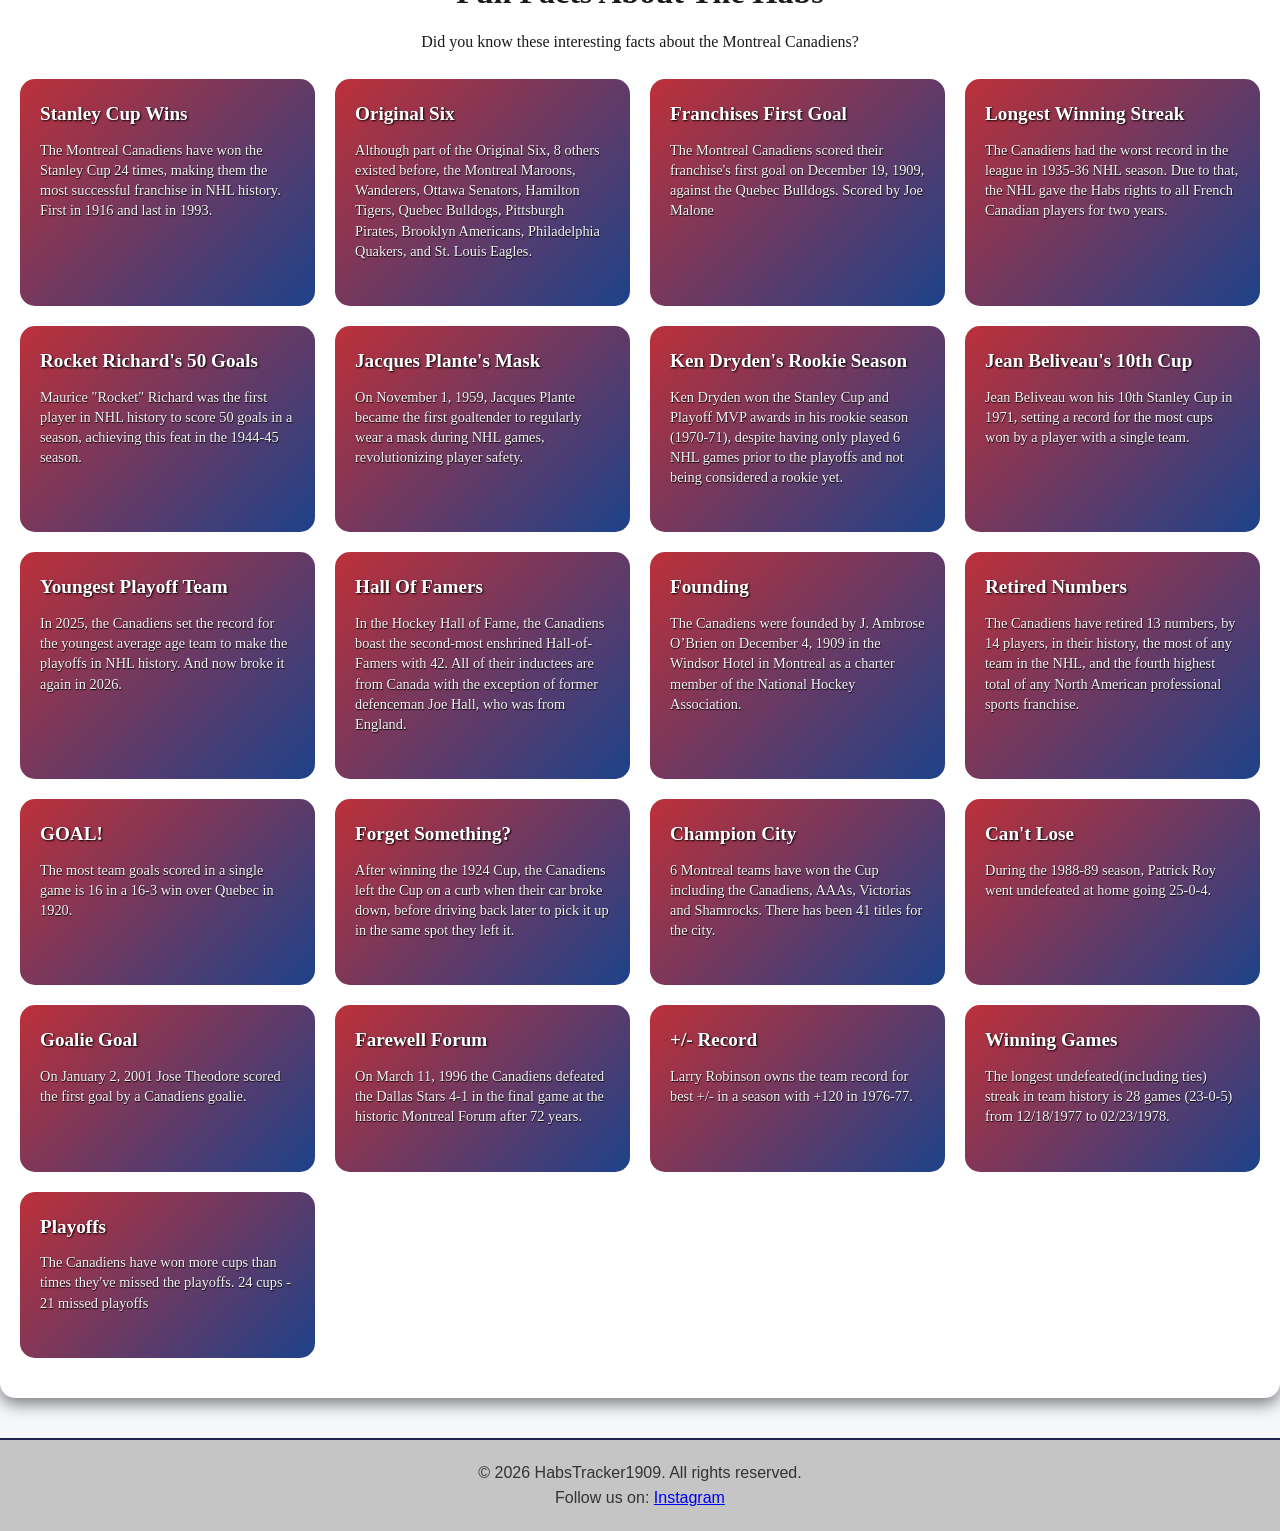
==== commit dcef66f5: "bug fixes, need to fix others" ====
--- a/history.html
+++ b/history.html
@@ -3,17 +3,19 @@
 <script src="theme.js"></script>
 
 <head>
+    <script>
+        (function () {
+            const theme = sessionStorage.getItem("theme");
+
+            if (theme === "dark") {
+                document.documentElement.classList.add("dark-mode");
+            }
+        })();
+    </script>
     <meta charset="UTF-8">
     <meta name="viewport" content="width=device-width, initial-scale=1.0">
     <title>History</title>
     <link rel="stylesheet" href="style.css">
-    <script>
-        (function () {
-            if (sessionStorage.getItem("theme") === "dark") {
-                document.documentElement.classList.add("dark-mode");
-            }
-        });
-    </script>
 </head>
 
 
--- a/style.css
+++ b/style.css
@@ -16,10 +16,14 @@
 
 /* CONTAINER */
 .container {
+
   width: 100%;
   max-width: 1100px;
   margin: 0 auto;
   padding: 0 15px;
+}
+.site-info {
+    text-align: center;
 }
 /* Dark mode */
 :root {
@@ -30,6 +34,11 @@
     --secondary: #1d428a; /* Canadiens blue */
     --border-color: #ddd;
     --nav-bg: #c9c6c6;
+    --his-text: #1a1a1a;
+    --stand-hov: #c9c6c6;
+    --stand-cat: #c9c6c6;
+    --stand-cat-txt: #000000;
+    --team-stats-txt: #000000;
 }
 .dark-mode {
     --bg-color: #0b0f14;        /* deep dark */
@@ -39,6 +48,11 @@
     --secondary: #4ea1ff;       /* lighter blue */
     --border-color: #2a2f36;
     --nav-bg: #3f3f3f;
+    --his-text: #1a1a1a;
+    --stand-hov: #646363b3;
+    --stand-cat: #c9c6c6;
+    --stand-cat-txt: #000000;
+    --team-stats-txt: #000000;
 }
 /* DARK MODE TOGGLE BUTTON */
 .theme-btn {
@@ -95,8 +109,15 @@
 }
 
 .header-overlay h1 {
-  font-size: 3rem;
-
+  font-size: 5rem;
+
+}
+.title {
+    color: white;
+    text-shadow:
+        0 0 12px rgb(0, 0, 0)
+        0 0 6px rgb(0, 0, 0);
+    
 }
 
 .tagline {
@@ -150,7 +171,7 @@
   border-radius: 15px;
   padding: 25px;
   margin-bottom: 30px;
-  box-shadow: 0 6px 16px rgba(0,0,0,0.5);
+  box-shadow: 0 6px 16px rgba(0, 0, 0, 0.5);
 }
 
 /* HEADINGS */
@@ -160,6 +181,9 @@
   font-size: 32px;
   font-weight: bold;
   
+}
+.hero {
+    margin-top: 10px;
 }
 
 /* CARD */ 
@@ -191,6 +215,9 @@
 .score-logo {
   width: 40px;
 }
+.other-score-header {
+    text-align: center;
+}
 
 /* TABLE */
 table {
@@ -221,7 +248,7 @@
 }
 
 tr:hover {
-  background: #f1f1f1;
+  background: var(--stand-hov);
 }
 
 /* HERO */
@@ -354,6 +381,7 @@
 .era-content {
   max-height: 0;
   overflow: hidden;
+  color: var(--his-text);
   background: #e6e5e5;
   padding: 0 15px;
   transition: max-height 0.4s ease, padding 0.3s ease;
@@ -468,8 +496,9 @@
 .team-stats-header {
     width: 25%;
     padding: 15px;
-    background: linear-gradient(135deg, #BD3039, #1d428a);
+    background: linear-gradient(135deg, #a9a9a9, #a4a4a4);
     color: rgb(255, 255, 255);
+    text-shadow: #000000 1px 1px 2px;
     border: none;
     font-size: 1.2rem;
     cursor: pointer;
@@ -499,8 +528,9 @@
 .stats-header {
     width: 25%;
     padding: 15px;
-    background: linear-gradient(135deg, #BD3039, #1d428a);
+    background: linear-gradient(135deg, #a9a9a9, #a4a4a4);
     color: rgb(255, 255, 255);
+    text-shadow: #000000 1px 1px 2px;
     border: none;
     font-size: 1.2rem;
     cursor: pointer;
@@ -632,6 +662,36 @@
     font-weight: bold;
     margin-top: 5px;
 }
+.team-stats-text  {
+    color: var(--team-stats-txt);
+}
+.game-stats-text  {
+    color: var(--team-stats-txt);
+}
+
+.team-shots-text {
+    color: var(--team-stats-txt);
+}
+.player-stats-text {
+    color: var(--team-stats-txt);
+}
+.team-stats-name-txt {
+    color: var(--team-stats-txt);
+}
+.no-game-stats {
+    color: var(--team-stats-txt);
+}
+.score-logo {
+    width: 35px;
+    height: 35px;
+    object-fit: contain;
+    vertical-align: middle;
+    margin-right: 8px;
+    display: inline-block;
+}
+
+
+
 
 /* HOME / AWAY BADGE */
 .schedule-badge {
@@ -686,12 +746,12 @@
   text-align: center;
 }
 .standings-cat {
-    color: var(--text-color);
+    color: var(--stand-cat-txt);
     display: grid;
     grid-template-columns: repeat(auto-fit, minmax(180px, 1fr));
     gap: 8px;
     font-size: 14px;
-    background: #919191;
+    background: var(--stand-cat);
     padding: 10px;
     border-radius: 8px;
 }
@@ -890,6 +950,10 @@
     background: rgba(189, 48, 57, 0.16);
     color: #8b1621;
 }
+.injury-status.in {
+    background: rgba(6, 187, 30, 0.16);
+    color: green;
+}
 .injury-status.gtd{
     background: rgba(11, 134, 28, 0.16);
     color: #168b1c;
@@ -1129,4 +1193,20 @@
 }
 
 
-
+/*penalties*/
+.penalty-play {
+    margin-bottom: 10px;
+    padding: 8px;
+    border-left: 3px solid orange;
+    background: #111;
+    color: white;
+    border-radius: 6px;
+}
+
+#penalty-container {
+    margin-top: 10px;
+}
+.no-stat-yet {
+    color: var(--team-stats-txt);
+}
+
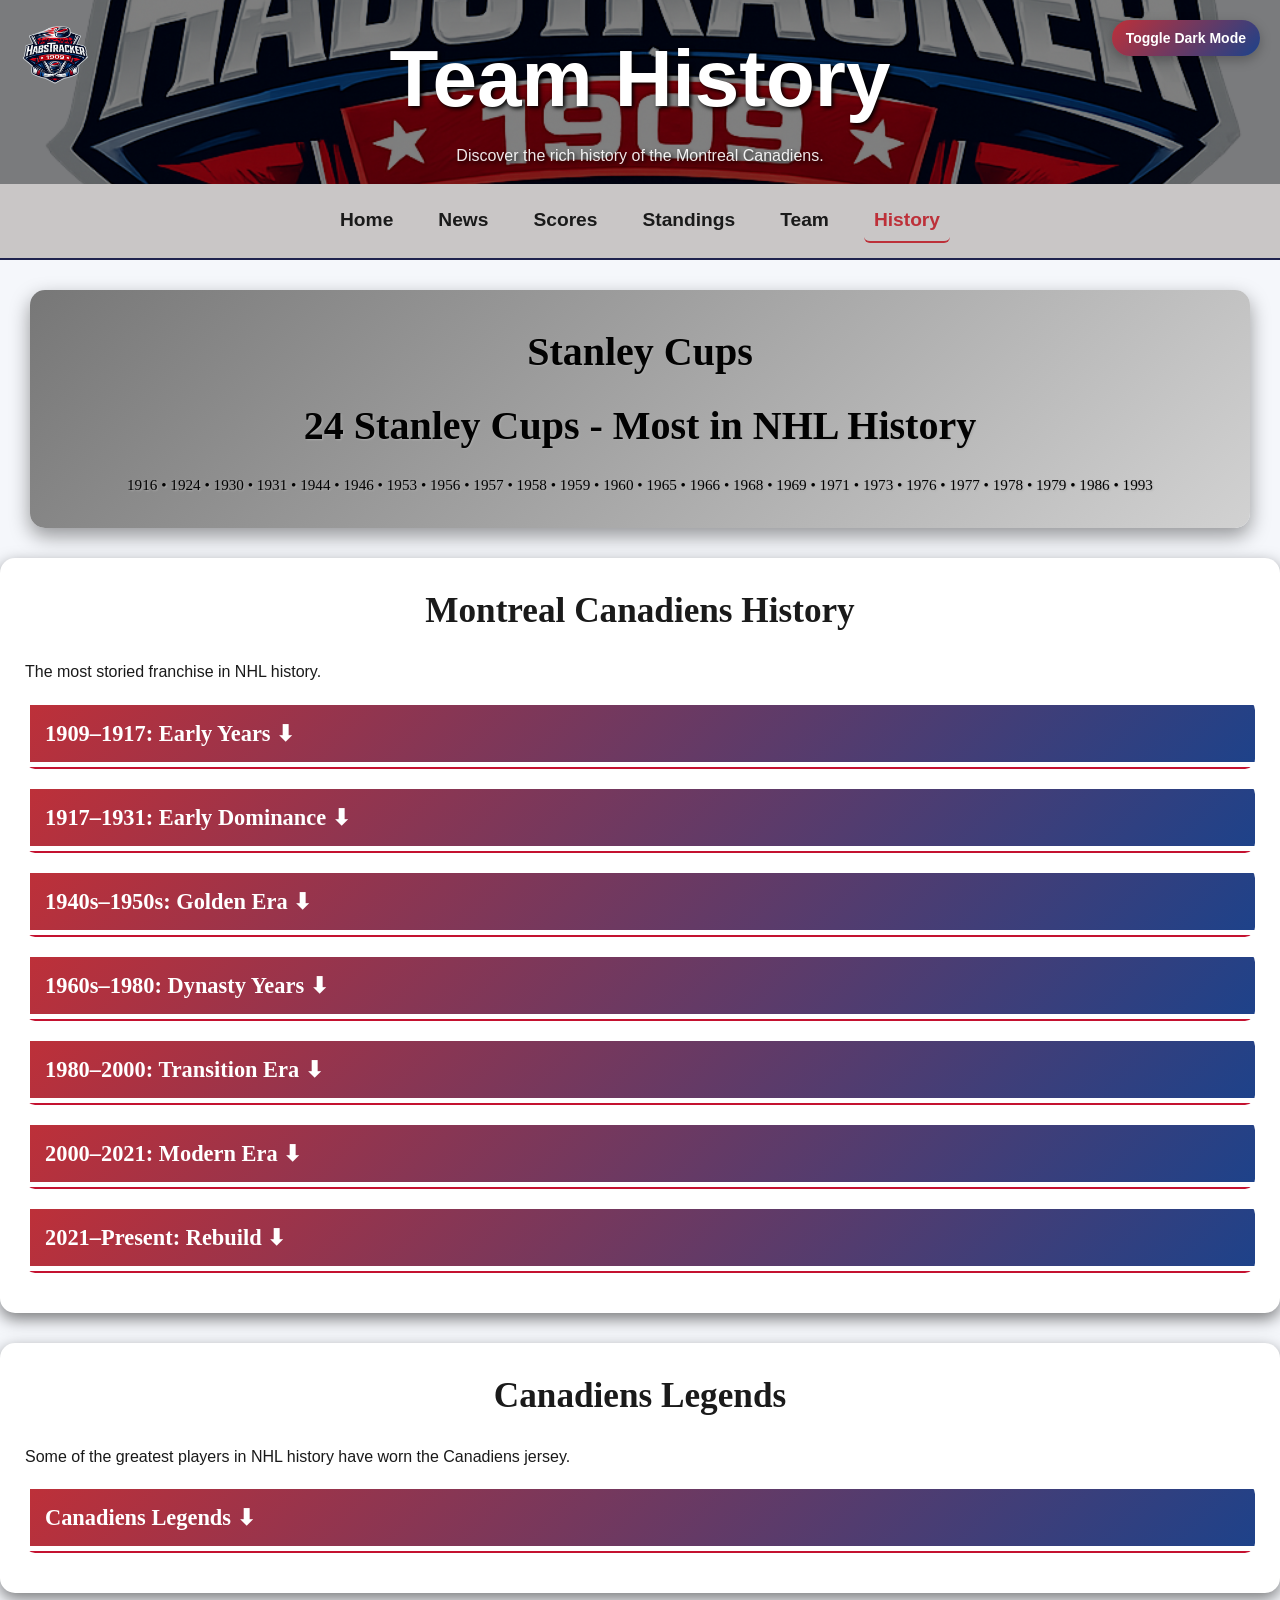
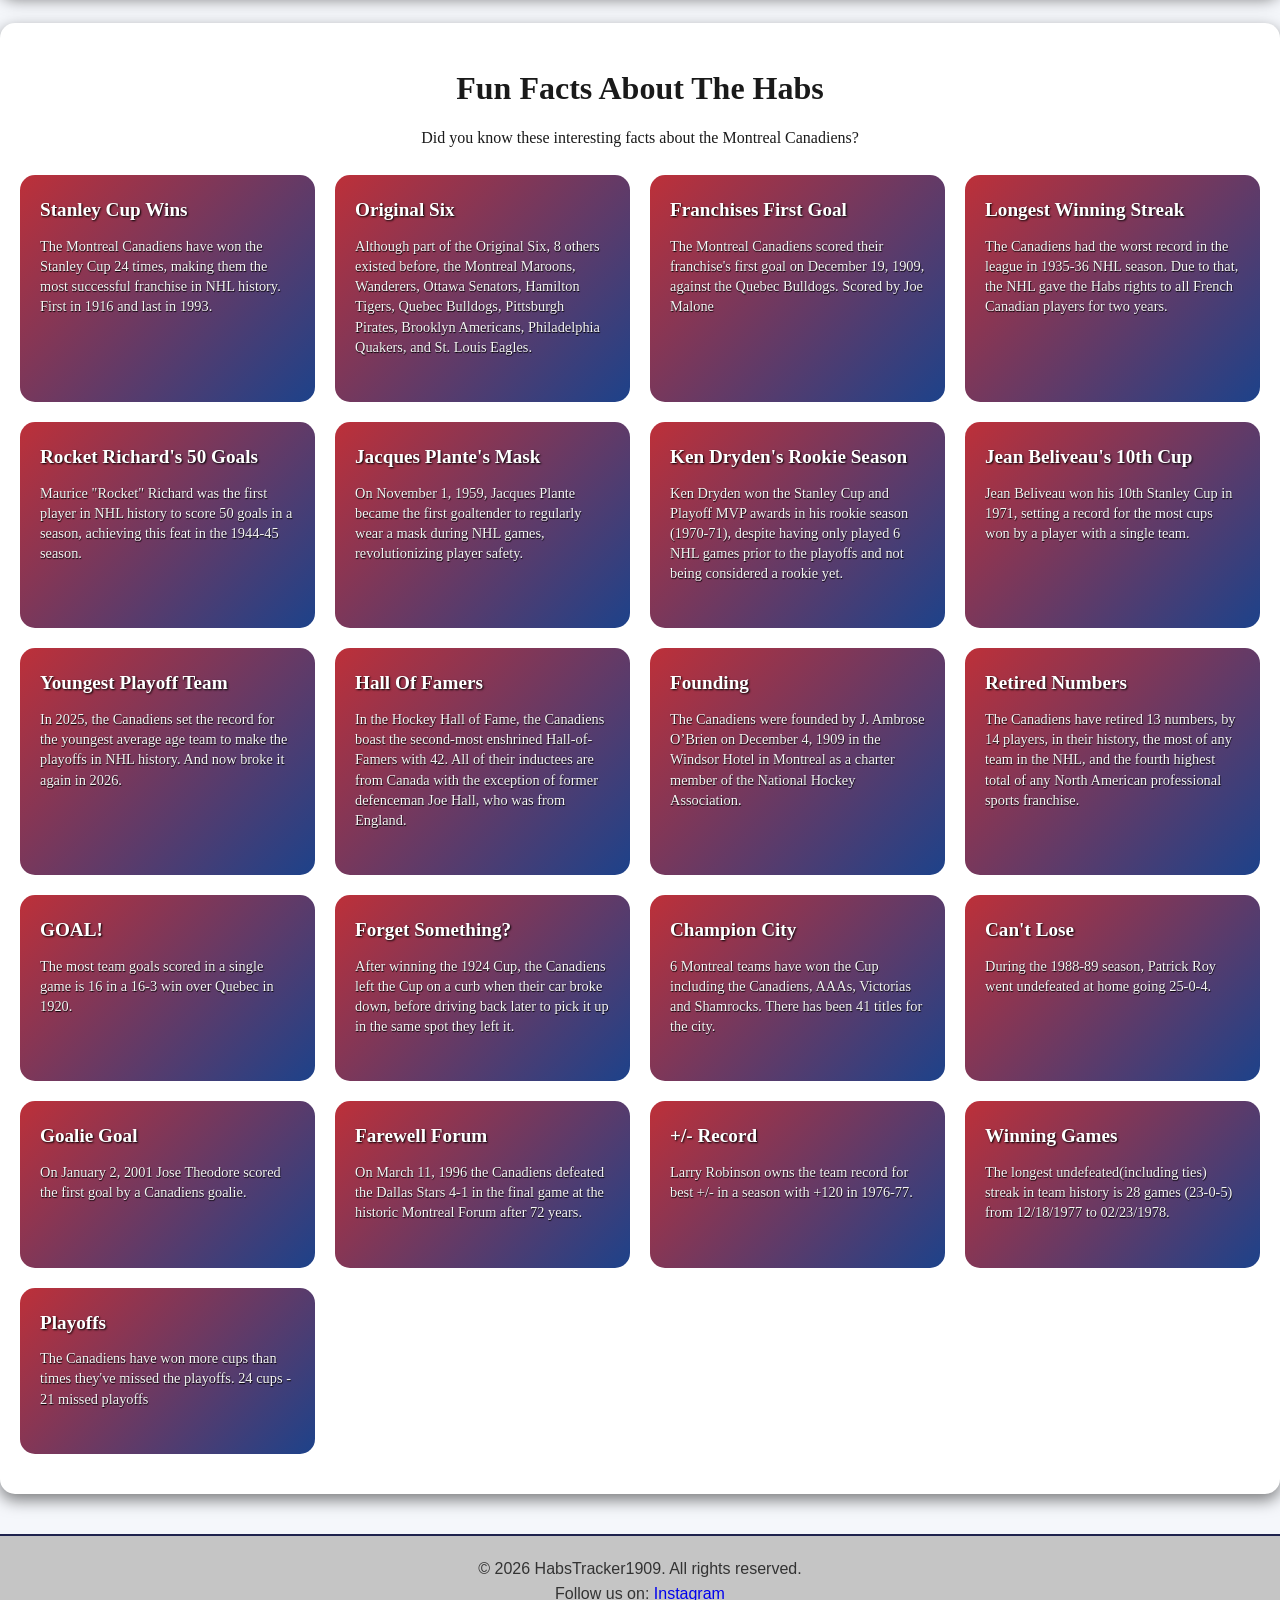
==== commit a2a783d5: "bug, contract fixes, changed history dropdowns" ====
--- a/history.html
+++ b/history.html
@@ -11,6 +11,8 @@
                 document.documentElement.classList.add("dark-mode");
             }
         })();
+
+        
     </script>
     <meta charset="UTF-8">
     <meta name="viewport" content="width=device-width, initial-scale=1.0">
@@ -142,7 +144,11 @@
 
 <!-- LEGENDS DROPDOWN -->
 <div class="era">
-    <button class="era-header"> Canadiens Legends ⬇</button>
+    <button class="era-header">
+    Canadiens Legends ⬇
+</button>
+
+    
     
 
     <div class="era-content">
@@ -343,21 +349,28 @@
 </main>
 
 <script>
-const headers = document.querySelectorAll('.era-header');
-
-headers.forEach(header => {
-    header.addEventListener('click', () => {
-        const current = header.parentElement;
-
-        document.querySelectorAll('.era').forEach(era => {
-            if (era !== current) {
-                era.classList.remove('active');
-            }
-        });
-
-        current.classList.toggle('active');
+document.querySelectorAll(".era-header").forEach(button => {
+
+    button.addEventListener("click", () => {
+
+        button.parentElement.classList.toggle("active");
+
     });
+
 });
+
+
+function toggleEra(button) {
+    const content = button.nextElementSibling;
+
+    if (content.style.maxHeight) {
+        content.style.maxHeight = null;
+        button.innerHTML = "Canadiens Legends ⬇";
+    } else {
+        content.style.maxHeight = content.scrollHeight + "px";
+        button.innerHTML = "Canadiens Legends ⬆";
+    }
+}
 
 
 </script>
--- a/style.css
+++ b/style.css
@@ -41,11 +41,11 @@
     --team-stats-txt: #000000;
 }
 .dark-mode {
-    --bg-color: #0b0f14;        /* deep dark */
-    --text-color: #e6edf3;      /* soft white */
-    --card-bg: #161b22;         /* dark cards */
-    --accent: #ff4d5a;          /* brighter red */
-    --secondary: #4ea1ff;       /* lighter blue */
+    --bg-color: #0b0f14;       
+    --text-color: #e6edf3;     
+    --card-bg: #161b22;        
+    --accent: #ff4d5a;         
+    --secondary: #4ea1ff;       
     --border-color: #2a2f36;
     --nav-bg: #3f3f3f;
     --his-text: #1a1a1a;
@@ -363,31 +363,7 @@
 }
 
 /* CLICKABLE HEADER */
-.era-header {
-  width: 100%;
-  padding: 15px;
-  text-align: left;
-  font-size: 1.4rem;
-  font-weight: bold;
-  border: none;
-  cursor: pointer;
-  background: linear-gradient(135deg, #BD3039, #1d428a);
-  color: white;
-    font-family: 'Times New Roman', Times, serif;
-
-}
-
-/* CONTENT */
-.era-content {
-  max-height: 0;
-  overflow: hidden;
-  color: var(--his-text);
-  background: #e6e5e5;
-  padding: 0 15px;
-  transition: max-height 0.4s ease, padding 0.3s ease;
-    font-family: 'Times New Roman', Times, serif;
-
-}
+
 .history-title {
     font-size: 2.2rem;
     font-family: 'Times New Roman', Times, serif;
@@ -398,32 +374,88 @@
 }
 
 /* EXPANDED */
+.era.active  {
+  max-height: 1000px;
+  padding: 15px;
+}
+/* HISTORY DROPDOWN */
+.era {
+    margin: 15px 0;
+}
+
+/* Button */
+.era-header {
+    width: 100%;
+    padding: 15px;
+    border: none;
+    cursor: pointer;
+    text-align: left;
+    font-size: 1.4rem;
+    font-weight: bold;
+    color: white;
+    background: linear-gradient(135deg,#BD3039,#1d428a);
+    font-family: "Times New Roman", serif;
+}
+
+/* Hidden by default */
+.era-content {
+    max-height: 0;
+    overflow: hidden;
+    transition: max-height .4s ease;
+
+    background: white;
+    border: 2px solid #c41230;
+    border-top: none;
+    border-radius: 0 0 10px 10px;
+    padding: 0 15px;
+}
+
+/* Open */
 .era.active .era-content {
-  max-height: 600px;
-  padding: 15px;
-}
+    max-height: 500px;
+    overflow-y: auto;
+    padding: 15px;
+}
+
+.dark-mode .era-content {
+    background: #1e1e1e;
+}S
 /* LEGENDS GRID */
-.legend-grid {
+.legend-grid{
+    .legend-grid {
     display: grid;
-    grid-template-columns: repeat(auto-fill, minmax(180px, 1fr));
-    gap: 20px;
-    margin-top: 10px;
-}
-
+    grid-template-columns: repeat(auto-fit, minmax(280px, 1fr));
+    gap: 25px;
+    margin-top: 20px;
+}
+}
+
+
+
+@media (max-width: 768px) {
+    .legend-grid {
+        grid-template-columns: 1fr;
+    }
+}
 
 /* LEGEND CARD */
 .legend-card {
-    background: linear-gradient(135deg, #BD3039, #1d428a);
-    border-radius: 15px;
-    padding: 15px;
-    text-align: center;
-    transition: 0.3s;
-}
-
-/* HOVER EFFECT */
+    background: var(--card-bg);
+    border: 2px solid #c41230;
+    border-radius: 12px;
+    padding: 18px;
+    box-shadow: 0 3px 8px rgba(0,0,0,.15);
+
+    display: flex;
+    flex-direction: column;
+    gap: 10px;
+
+    transition: transform .2s ease, box-shadow .2s ease;
+}
+
 .legend-card:hover {
-    transform: scale(1.05);
-    box-shadow: 0 0 20px rgba(189,48,57,0.6);
+    transform: translateY(-4px);
+    box-shadow: 0 8px 18px rgba(0,0,0,.25);
 }
 
 /* HEADSHOT */
@@ -437,16 +469,25 @@
 
 /* NAME */
 .legend-name {
-    color: white;
-    text-shadow: #1a1a1a 1px 1px 2px;
-    font-weight: bold;
-    font-size: 1rem;
+    font-size: 1.3rem;
+    font-weight: bold;
+    color: #c41230;
+    border-bottom: 1px solid rgba(196,18,48,.25);
+    padding-bottom: 8px;
+    margin-bottom: 6px;
 }
 
 /* INFO */
 .legend-info {
-    font-size: 0.85rem;
-    color: #ddd;
+    color: var(--text-color);
+    line-height: 1.6;
+    font-size: 0.95rem;
+}
+.legend-description {
+    margin-bottom: 25px;
+    font-size: 1.05rem;
+    line-height: 1.6;
+    text-align: center;
 }
 /*Cup wins*/
 /* STANLEY CUP BANNER */
@@ -624,7 +665,7 @@
     overflow: hidden;
 }
 
-/* HOVER EFFECT 🔥 */
+/* HOVER EFFECT */
 .schedule-card:hover {
     transform: translateY(-8px) scale(1.02);
     box-shadow: 0 12px 25px rgba(0,0,0,0.5);
@@ -815,7 +856,7 @@
     opacity: 0.7;
 }
 
-/* HOVER EFFECT 🔥 */
+/* HOVER EFFECT */
 .fact-card:hover {
     transform: translateY(-5px) scale(1.02);
     box-shadow: 0 10px 25px rgba(0,0,0,0.4);
@@ -1081,7 +1122,7 @@
 
 .info-card h3 {
     margin-bottom: 10px;
-    color: #c8102e; /* Canadiens red 🔥 */
+    color: #c8102e; 
 }
 
 .info-card ul {
@@ -1098,14 +1139,14 @@
     padding: 0;
 }
 
-/* 🔥 Main arena (bigger + bold) */
+
 .main-arena {
     font-size: 18px;
     font-weight: bold;
     margin-bottom: 8px;
 }
 
-/* 🔽 Other arenas (smaller + lighter) */
+
 .other-arena {
     font-size: 14px;
     color: #141414;
@@ -1175,7 +1216,7 @@
     height: auto;
 }
 
-/* Optional spacing control */
+
 .cup-icon.left {
     margin-right: 10px;
 }
@@ -1191,6 +1232,39 @@
         background-position: 200% 0;
     }
 }
+/* PROSPECTS GRID */
+.prospect-grid {
+    display: grid;
+    grid-template-columns: repeat(auto-fill, minmax(120px, 1fr));
+    gap: 15px;
+}
+
+.prospect-card {
+    background: #111;
+    border-radius: 12px;
+    padding: 10px;
+    text-align: center;
+    transition: 0.3s;
+}
+
+.prospect-card:hover {
+    transform: scale(1.05);
+}
+
+.prospect-img {
+    width: 80px;
+    border-radius: 50%;
+}
+
+.prospect-name {
+    font-weight: bold;
+    margin-top: 5px;
+}
+
+.prospect-pos {
+    font-size: 12px;
+    opacity: 0.7;
+}
 
 
 /*penalties*/
@@ -1210,3 +1284,419 @@
     color: var(--team-stats-txt);
 }
 
+
+#prospects {
+    margin-top: 20px;
+}
+
+.prospect-grid {
+    display: grid;
+    grid-template-columns: repeat(auto-fit, minmax(220px, 1fr));
+    gap: 16px;
+    margin-top: 15px;
+}
+
+
+
+.prospect-card {
+    background: #ffffff;
+    border-radius: 14px;
+    padding: 15px;
+    box-shadow: 0 6px 18px rgba(0,0,0,0.12);
+    transition: transform 0.2s ease, box-shadow 0.2s ease;
+    border-left: 4px solid #c41230; 
+}
+
+.prospect-card:hover {
+    transform: translateY(-5px);
+    box-shadow: 0 10px 25px rgba(0,0,0,0.18);
+}
+
+
+
+.prospect-name {
+    font-size: 18px;
+    font-weight: bold;
+    margin-bottom: 6px;
+    color: #111;
+}
+
+.prospect-pos,
+.prospect-hand {
+    font-size: 14px;
+    color: #444;
+    margin-bottom: 6px;
+}
+
+.prospect-team,
+.prospect-league,
+.prospect-physical,
+.prospect-draft {
+    font-size: 13px;
+    color: #666;
+    margin-top: 2px;
+}
+
+
+
+.prospect-rating {
+    margin-top: 8px;
+    font-weight: bold;
+    color: #c41230;
+}
+
+
+
+.dark-mode .prospect-card {
+    background: #9a9a9a;
+    color: #969696;
+    box-shadow: 0 6px 18px rgba(0,0,0,0.5);
+}
+
+.dark-mode .prospect-name {
+    color: #000000;
+}
+
+.dark-mode .prospect-pos,
+.dark-mode .prospect-team,
+.dark-mode .prospect-league,
+.dark-mode .prospect-physical,
+.dark-mode .prospect-draft {
+    color: #000000;
+}
+
+
+
+.dropdown {
+    margin-bottom: 15px;
+}
+
+.dropdown-btn {
+    width: 100%;
+    padding: 12px;
+    font-size: 18px;
+    font-weight: bold;
+    background: #c41230; 
+    color: white;
+    border: none;
+    cursor: pointer;
+    border-radius: 8px;
+    text-align: center;
+    
+}
+
+.dropdown-btn:hover {
+    background: #a30f27;
+}
+
+.dropdown-content {
+    max-height: 0;
+    overflow: hidden;
+    transition: max-height 0.3s ease;
+    background: #f4f4f4;
+    border-radius: 0 0 10px 10px;
+    padding: 0 15px;
+}
+
+.dropdown-content.open {
+    max-height: 2000px; 
+    padding: 15px;
+}
+
+/* dark mode */
+.dark-mode .dropdown-content {
+    background: #1e1e1e;
+    color: white;
+}
+.contracts-grid {
+    display: grid;
+    grid-template-columns: repeat(auto-fit, minmax(220px, 1fr));
+    gap: 15px;
+    margin-top: 10px;
+}
+
+.contract-card {
+    background: #fff;
+    padding: 12px;
+    border-radius: 10px;
+    border-left: 4px solid #c41230;
+    box-shadow: 0 4px 12px rgba(0,0,0,0.1);
+}
+
+.contract-name {
+    font-weight: bold;
+    font-size: 16px;
+}
+.contracts-table {
+    background: #ffffff;
+    border-radius: 10px;
+    overflow: hidden;
+    margin-top: 15px;
+    box-shadow: 0 4px 12px rgba(0,0,0,0.1);
+}
+
+/* HEADER */
+.contracts-header {
+    display: grid;
+    grid-template-columns: 2fr 0.5fr 0.5fr 1fr 1fr 1fr;
+    background: #c41230; 
+    color: white;
+    padding: 12px;
+    font-weight: bold;
+}
+
+/* ROWS */
+.contract-row {
+    display: grid;
+    grid-template-columns: 2fr 0.5fr 0.5fr 1fr 1fr 1fr;
+    padding: 12px;
+    border-bottom: 1px solid #e5e5e5;
+    border-left: 4px solid transparent;
+    background: #ffffff;
+    transition: background 0.2s ease;
+}
+
+.contract-row:hover {
+    background: #f9f9f9;
+    border-left: 4px solid #c41230;
+}
+
+/* ALT ROW STRIPE */
+.contract-row:nth-child(even) {
+    background: #f4f4f4;
+}
+
+.contract-row .name {
+    font-weight: bold;
+    color: #222;
+}
+
+.contract-row .salary {
+    color: #00be20; 
+    font-weight: bold;
+}
+
+/* EXPIRY TAG STYLE */
+.contract-row .expiry {
+    color: #ff6b6b;
+}
+
+/* ALT ROW STRIPING */
+.contract-row:nth-child(even) {
+    background: rgba(255,255,255,0.02);
+}
+.contract-row div {
+    color: #000000; /* base text */
+}
+
+.contract-row .position {
+    color: #0077cc;
+}
+
+.contract-row .age {
+    color: #ffffff;
+}
+
+.contract-row .term {
+    color: #ffffff;
+}
+.dark-mode .contracts-table {
+    background: #1a1a1a;
+}
+
+.dark-mode .contracts-header {
+    background: #001f5b; 
+    color: white;
+}
+
+.dark-mode .contract-row {
+    background: #222;
+    border-bottom: 1px solid #333;
+}
+
+.dark-mode .contract-row:nth-child(even) {
+    background: #1c1c1c;
+}
+
+.dark-mode .contract-row:hover {
+    background: #2a2a2a;
+}
+
+.dark-mode .contract-row .salary {
+    color: #16ba00; 
+}
+.dark-mode .contract-row div {
+    color: #ffffff; 
+}
+.draft-table {
+    background: #ffffff;
+    border-radius: 10px;
+    overflow: hidden;
+    margin-top: 10px;
+    font-size: 13px;
+}
+
+/* HEADER */
+.draft-header {
+    display: grid;
+    grid-template-columns: 1fr repeat(7, 1fr);
+    background: #c41230; 
+    color: white;
+    padding: 10px;
+    font-weight: bold;
+    text-align: center;
+}
+
+/* ROWS */
+.draft-row {
+    display: grid;
+    grid-template-columns: 1fr repeat(7, 1fr);
+    padding: 10px;
+    text-align: center;
+    border-bottom: 1px solid #eee;
+    transition: background 0.2s ease;
+}
+
+.draft-row:nth-child(even) {
+    background: #f4f4f4;
+}
+
+.draft-row:hover {
+    background: #f9f9f9;
+}
+
+/* YEAR COLUMN */
+.draft-row .year {
+    font-weight: bold;
+    text-align: left;
+    padding-left: 8px;
+}
+.dark-mode .draft-table {
+    background: #1a1a1a;
+}
+
+.dark-mode .draft-header {
+    background: #001f5b;
+}
+
+.dark-mode .draft-row {
+    border-bottom: 1px solid #333;
+}
+
+.dark-mode .draft-row:nth-child(even) {
+    background: #1c1c1c;
+}
+
+.dark-mode .draft-row:hover {
+    background: #2a2a2a;
+}
+.draft-row div:empty,
+.draft-row div {
+    opacity: 0.9;
+}
+.draft-row div:contains("0") {
+    opacity: 0.4;
+}
+.roster-cap-card ul {
+    text-align: center;
+    list-style: none;
+    padding: 0;
+    margin: 0;
+}
+.roster-info h3 {
+    text-align: center;
+    
+}
+.guess-game {
+    margin-top: 20px;
+}
+.game-card {
+    background: #ffffff;
+    padding: 20px;
+    border-radius: 12px;
+    text-align: center;
+    max-width: 400px;
+    margin: auto;
+}
+.game-card img {
+    width: 180px;
+    height: 180px;
+    object-fit: cover;
+    filter: blur(12px);
+    transition: filter 0.3s ease;
+    margin-bottom: 15px;
+}
+
+.game-card img.revealed {
+    filter: blur(0);
+}
+
+#guess-input {
+    padding: 10px;
+    width: 80%;
+    margin-bottom: 10px;
+}
+
+button {
+    padding: 8px 12px;
+    margin: 5px;
+    cursor: pointer;
+}
+
+#feedback {
+    margin-top: 10px;
+    font-weight: bold;
+}
+
+#hints {
+    margin-top: 10px;
+    font-size: 14px;
+    color: #555;
+}
+
+/* Dark mode */
+.dark-mode .game-card {
+    background: #1a1a1a;
+}
+
+.dark-mode #hints {
+    color: #ccc;
+}
+.autocomplete-wrapper {
+    position: relative;
+    width: 80%;
+    margin: auto;
+}
+
+.autocomplete-items {
+    position: absolute;
+    top: 100%;
+    left: 0;
+    right: 0;
+    background: white;
+    border: 1px solid #ddd;
+    border-top: none;
+    z-index: 1000;
+    max-height: 200px;
+    overflow-y: auto;
+    border-radius: 0 0 8px 8px;
+}
+
+.autocomplete-item {
+    padding: 8px;
+    cursor: pointer;
+}
+
+.autocomplete-item:hover {
+    background: #f0f0f0;
+}
+
+/* dark mode */
+.dark-mode .autocomplete-items {
+    background: #1a1a1a;
+    border-color: #333;
+}
+
+.dark-mode .autocomplete-item:hover {
+    background: #333;
+}
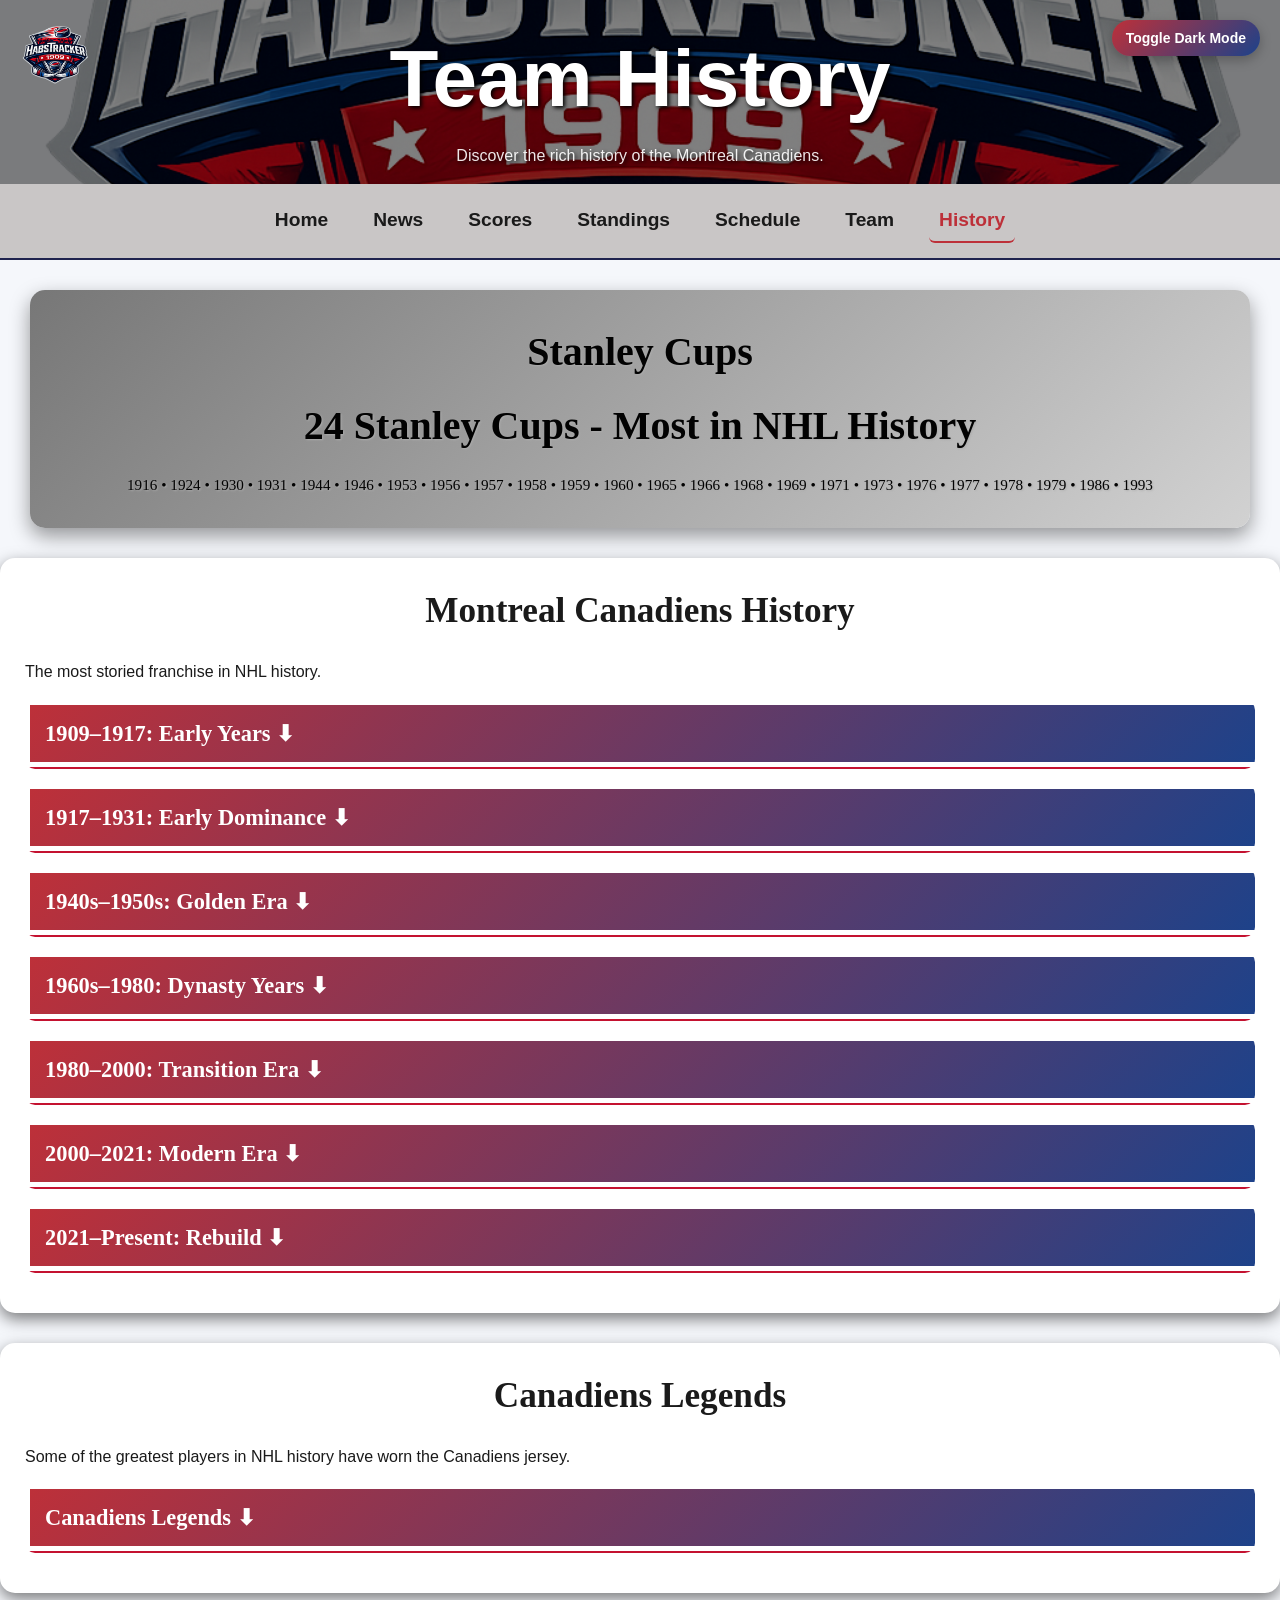
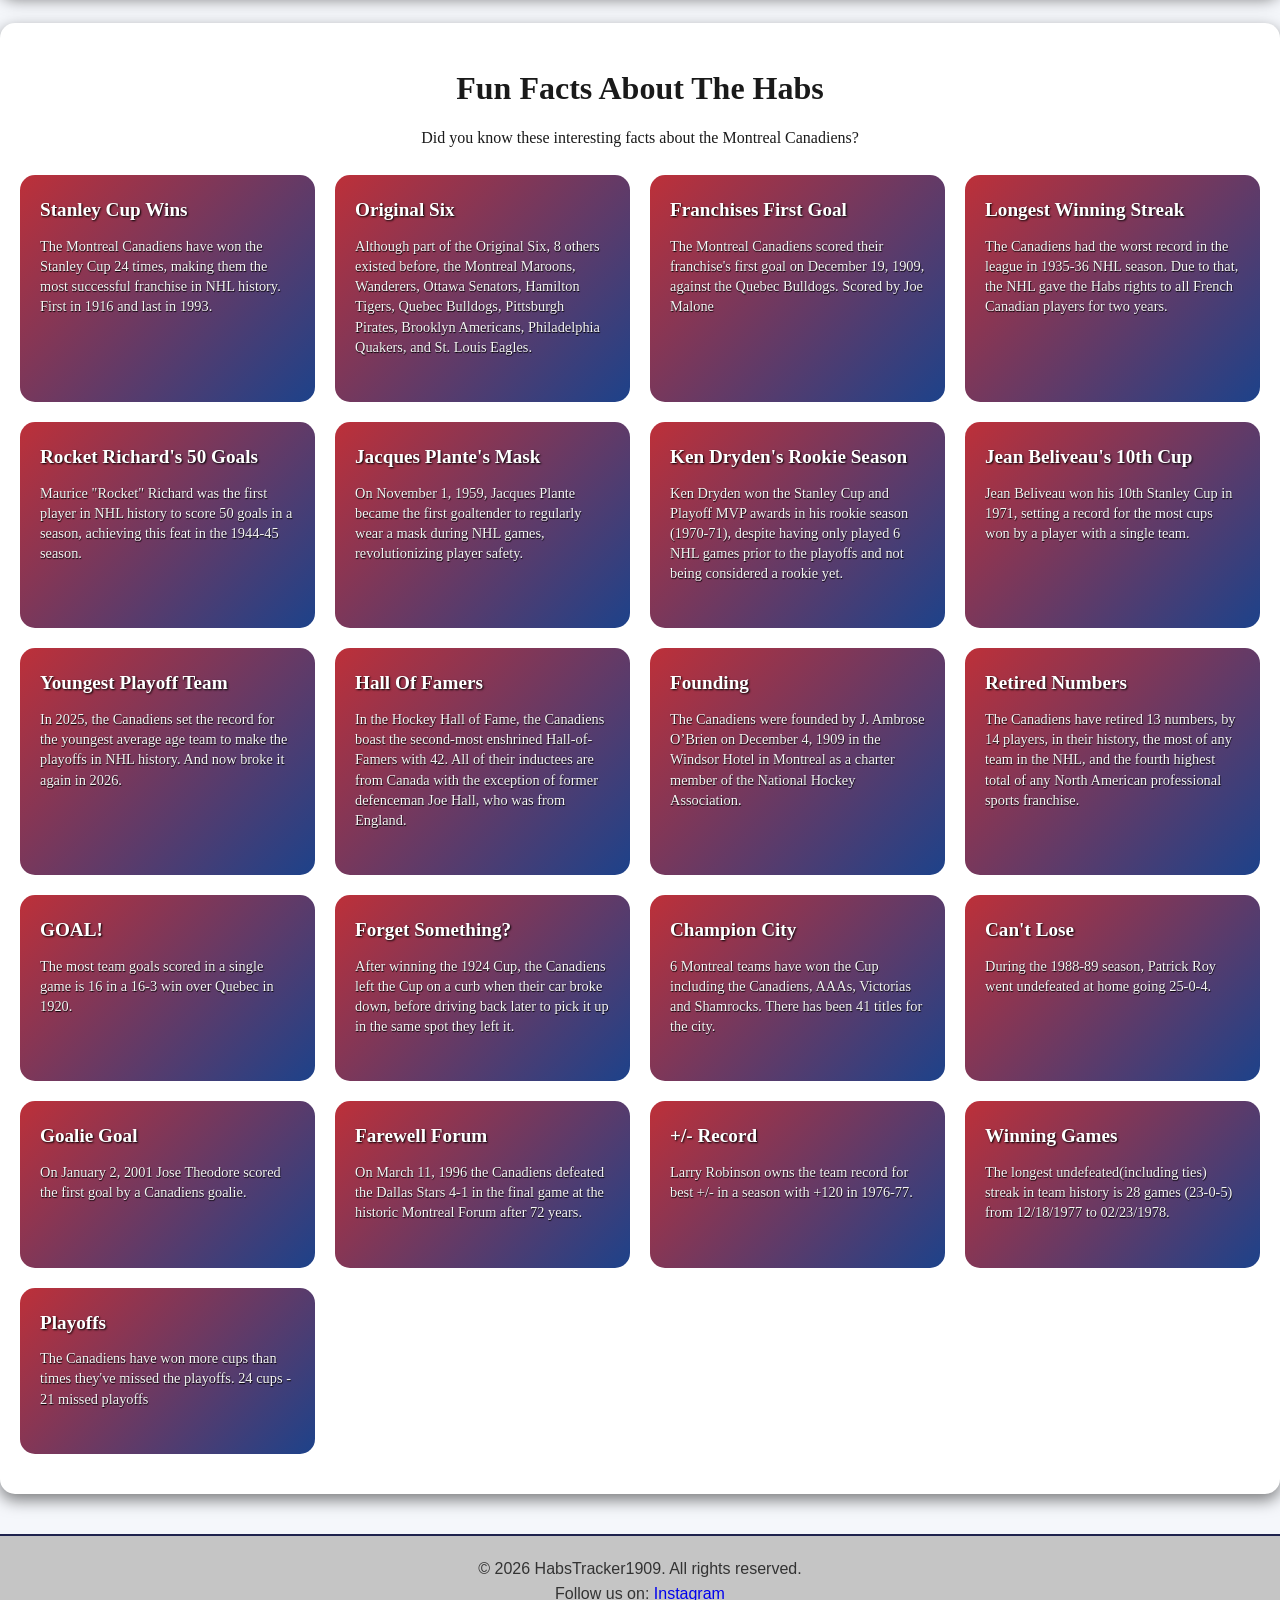
==== commit 66c27c3b: "Game stats updated, removed next 10 games, added a calender for games, updated concracts, small ui r" ====
--- a/history.html
+++ b/history.html
@@ -39,6 +39,7 @@
     <a href="news.html">News</a>
     <a href="scores.html">Scores</a>
     <a href="standings.html">Standings</a>
+    <a href="schedule.html">Schedule</a>
     <a href="team.html">Team</a>
     <a href="history.html" class="active">History</a>
 </nav>
--- a/style.css
+++ b/style.css
@@ -97,6 +97,17 @@
     background: linear-gradient(135deg, #BD3039, #111827, #1d428a);
     color: white;
 }
+.canadiens-title {
+    color: rgb(0, 0, 0);
+    text-shadow: #ffffff 1px 1px 5px;
+    
+}
+.dark-mode .canadiens-title {
+    color: rgb(255, 255, 255);
+    text-shadow: #000000 1px 1px 5px;
+    
+}
+
 
 /* HEADER */
 .header-overlay {
@@ -207,16 +218,86 @@
   transform: scale(1.03); 
 } 
 /* SCORE TEXT */ 
-#canadiens-score { 
-  font-size: 2.5rem; 
-  font-weight: bold; 
-}
-
-.score-logo {
-  width: 40px;
-}
+#canadiens-score{
+    font-size:4.8rem;
+    font-weight:900;
+    display:flex;
+    justify-content:center;
+    align-items:center;
+    gap:25px;
+
+    color:#000000;
+
+    text-shadow:
+        0 0 5px #ffffff,
+        0 0 10px #dadada,
+        0 0 20px #9e000085,
+        0 0 35px #b90915c2;
+}
+
+/*` GOAL ANIMATION use when season starts */
+/*@keyframes goalGlow{
+    0%{
+        transform:scale(1);
+        text-shadow:none;
+    }
+
+    25%{
+        transform:scale(1.2);
+        text-shadow:
+            0 0 10px white,
+            0 0 30px #BD3039,
+            0 0 60px #BD3039,
+            0 0 90px gold;
+    }
+
+    100%{
+        transform:scale(1);
+        text-shadow:none;
+    }
+}
+
+.goal-glow{
+    animation:goalGlow 1s ease;
+}
+
+const score = document.getElementById("canadiens-score");
+
+score.classList.add("goal-glow");
+
+setTimeout(() => {
+    score.classList.remove("goal-glow");
+}, 1000);
+*/
+
 .other-score-header {
     text-align: center;
+}
+.game-status{
+    display:inline-block;
+    background:#18a558;
+    color:white;
+    text-shadow: #000000 1px 1px 2px;
+    padding:6px 18px;
+    border-radius:30px;
+    font-weight:bold;
+ font-size:14px;
+}
+.quick-stats {
+display:grid;
+grid-template-columns:repeat(1,2fr);
+
+margin:20px 0;
+}
+.stat-box {
+background:white;
+padding:15px;
+border-radius:12px;
+text-align:center;
+box-shadow:0 5px 10px rgba(0,0,0,.12);
+}
+.dark-mode .stat-box {
+background:#222;
 }
 
 /* TABLE */
@@ -238,9 +319,11 @@
 }
 
 td {
+  
+  font-size: 16px;
   padding: 10px;
   text-align: center;
-  border-bottom: 1px solid #eee;
+  border-bottom: 1px solid #bb0a0a;
 }
 
 tr:nth-child(even) {
@@ -270,6 +353,11 @@
   color: #333333;
   border-top: 2px solid #1f234e;
 }
+.dark-mode footer {
+  background: #3f3f3f;
+  color: #e6edf3;
+  border-top: 2px solid #1f234e;
+}
 
 /* MOBILE */
 @media (max-width: 768px) {
@@ -419,15 +507,13 @@
 
 .dark-mode .era-content {
     background: #1e1e1e;
-}S
+}
 /* LEGENDS GRID */
-.legend-grid{
-    .legend-grid {
+.legend-grid {
     display: grid;
-    grid-template-columns: repeat(auto-fit, minmax(280px, 1fr));
-    gap: 25px;
-    margin-top: 20px;
-}
+    grid-template-columns: repeat(auto-fit, minmax(280px,1fr));
+    gap:25px;
+    margin-top:20px;
 }
 
 
@@ -529,67 +615,124 @@
 
 
 /*game-stats*/
-.team-stats {
-    margin-top: 15px;
-    
-}
-
-.team-stats-header {
-    width: 25%;
-    padding: 15px;
-    background: linear-gradient(135deg, #a9a9a9, #a4a4a4);
+
+/* ===========================
+   Game Buttons
+=========================== */
+
+.game-buttons {
+    display: flex;
+    justify-content: center;
+    align-items: center;
+    gap: 30px;
+    margin: 30px 0;
+}
+
+/* Puck Buttons */
+.stats-btn {
+    background: #111;
     color: rgb(255, 255, 255);
-    text-shadow: #000000 1px 1px 2px;
-    border: none;
-    font-size: 1.2rem;
+    border: 3px solid #5e5e5e;
+    border-radius: 50%;
+
+    width: 110px;
+    height: 110px;
+
+    display: flex;
+    justify-content: center;
+    align-items: center;
+
+    text-align: center;
+    font-size: 18px;
+    font-weight: bold;
+    text-transform: uppercase;
     cursor: pointer;
-    border-radius: 10px;
-}
-.team-stats-content {
-    
+
+    box-shadow:
+        0 8px 0 #000,
+        0 20px 15px rgba(0,0,0,.4);
+
+    transition: all .25s ease;
+}
+
+.stats-btn:hover {
+    transform: translateY(-5px);
+
+    background: #727272;
+    border-color: #363636;
+
+    box-shadow:
+        0 12px 0 #333,
+        0 16px 20px rgba(0,0,0,.5);
+}
+
+.stats-btn:active {
+    transform: translateY(4px);
+
+    box-shadow:
+        0 3px 0 #222,
+        0 8px 10px rgba(0,0,0,.4);
+}
+
+
+/* ===========================
+   Expandable Team Stats
+=========================== */
+
+.team-stats-content,
+.game-stats-content {
     max-height: 0;
     overflow: hidden;
-    transition: 0.4s;
+    transition: .4s;
     background: #e4e3e3;
     border-radius: 10px;
     margin-top: 10px;
-    padding: 0 10px;
-}
-.team-stats.active .team-stats-content {
+    padding: 0 15px;
+}
+
+.team-stats.active .team-stats-content,
+.game-stats.active .game-stats-content {
     max-height: 3000px;
     padding: 15px;
 }
+.goal-item{
+display:flex;
+justify-content:space-between;
+align-items:center;
+padding:12px;
+margin-top:10px;
+border-left:5px solid #BD3039;
+background:#f8f8f8;
+border-radius:8px;
+}
+.dark-mode .goal-item{
+background:#222;
+}
 
 /* players game stats */
 /* GAME STATS DROPDOWN */
-.game-stats {
-    margin-top: 7px;
-}
-
-.stats-header {
-    width: 25%;
-    padding: 15px;
-    background: linear-gradient(135deg, #a9a9a9, #a4a4a4);
-    color: rgb(255, 255, 255);
-    text-shadow: #000000 1px 1px 2px;
-    border: none;
-    font-size: 1.2rem;
-    cursor: pointer;
-    border-radius: 10px;
-}
-
-.stats-content {
-    
+/* ===========================
+   Game Stats Sections
+=========================== */
+
+.game-stats,
+.team-stats {
+    margin-top: 10px;
+}
+
+.stats-content,
+.team-stats-content {
     max-height: 0;
     overflow: hidden;
-    transition: 0.4s;
+    transition: max-height 0.01s ease-out;
     background: #e4e3e3;
     border-radius: 10px;
     margin-top: 10px;
-    padding: 0 10px;
-}
-
-.game-stats.active .stats-content {
+    padding: 0 15px;
+}
+
+.game-stats.active .stats-content,
+.team-stats.active .team-stats-content {
     max-height: 3000px;
     padding: 15px;
 }
@@ -639,72 +782,349 @@
         opacity: 0;
     }
 }
-/* SCHEDULE SECTION */
-.schedule {
-    margin-top: 40px;
-}
-
-/* GRID LAYOUT */
-#schedule-container {
+/* ============================
+   SCHEDULE CALENDAR
+============================ */
+
+.schedule-page {
+    max-width: 1200px;
+    margin: 40px auto;
+    padding: 20px;
+}
+
+.schedule-page > h2 {
+    text-align: center;
+    font-size: 32px;
+    margin-bottom: 20px;
+}
+
+
+/* Calendar controls */
+
+.calendar-controls {
+    display: flex;
+    justify-content: center;
+    align-items: center;
+    gap: 30px;
+    margin-bottom: 10px;
+}
+
+.calendar-controls h3 {
+    min-width: 220px;
+    text-align: center;
+    font-size: 26px;
+    margin: 0;
+}
+
+.calendar-controls button {
+    width: 45px;
+    height: 45px;
+
+    border: none;
+    border-radius: 50%;
+
+    background: #111;
+    color: white;
+
+    font-size: 30px;
+    cursor: pointer;
+
+    transition: 0.2s;
+}
+
+.calendar-controls button:hover {
+    transform: scale(1.1);
+    background: #BD3039;
+}
+
+
+/* Today button */
+
+.today-btn {
+    display: block;
+
+    margin: 0 auto 25px;
+
+    padding: 8px 20px;
+
+    border: none;
+    border-radius: 8px;
+
+    background: #BD3039;
+    color: white;
+
+    font-weight: bold;
+
+    cursor: pointer;
+}
+
+.today-btn:hover {
+    opacity: 0.85;
+}
+
+
+/* Calendar */
+
+.calendar {
     display: grid;
-    grid-template-columns: repeat(auto-fill, minmax(260px, 1fr));
-    gap: 20px;
-    margin-top: 20px;
-}
-
-/* GAME CARD */
-.schedule-card {
-    background: linear-gradient(135deg, #BD3039, #1d428a); /* Habs colors */
-    border-radius: 15px;
-    padding: 20px;
-    color: white;
-    text-align: center;
-    transition: all 0.25s ease;
-    box-shadow: 0 6px 12px rgba(0,0,0,0.3);
+
+    grid-template-columns:
+        repeat(7, 1fr);
+
+    background: #ccc;
+
+    border: 1px solid #aaa;
+
+    border-radius: 12px;
+
+    overflow: hidden;
+}
+
+
+/* Day headings */
+
+.calendar-header {
+    background: #111;
+    color: white;
+
+    text-align: center;
+
+    padding: 12px 5px;
+
+    font-weight: bold;
+}
+
+
+/* Calendar days container */
+
+#calendar-days {
+    display: contents;
+}
+
+
+/* Individual day */
+
+.calendar-day {
+    min-height: 140px;
+
+    background: white;
+
+    border-right: 1px solid #ddd;
+    border-bottom: 1px solid #ddd;
+
+    padding: 8px;
+
     position: relative;
-    overflow: hidden;
-}
-
-/* HOVER EFFECT */
-.schedule-card:hover {
-    transform: translateY(-8px) scale(1.02);
-    box-shadow: 0 12px 25px rgba(0,0,0,0.5);
-}
-
-/* TEAM ROW */
-.schedule-teams {
-    display: flex;
+
+    transition: 0.2s;
+}
+
+.calendar-day:hover {
+    background: #f5f5f5;
+}
+
+
+/* Empty days */
+
+.calendar-day.empty {
+    background: #eee;
+}
+
+
+/* Date number */
+
+.calendar-date {
+    font-weight: bold;
+
+    font-size: 16px;
+
+    margin-bottom: 5px;
+}
+
+
+/* Today */
+
+.calendar-day.today {
+    background: #fff4f4;
+}
+
+.calendar-day.today .calendar-date {
+    display: inline-flex;
+
+    justify-content: center;
     align-items: center;
-    justify-content: space-between;
-    margin-bottom: 15px;
-}
-
-/* TEAM LOGOS */
-.schedule-teams img {
-    width: 50px;
-    height: auto;
-}
-
-/* VS TEXT */
-.schedule-vs {
-    font-weight: bold;
-    font-size: 1.2em;
-}
-
-/* DATE */
-.schedule-date {
-    font-size: 0.9em;
-    opacity: 0.8;
-}
-
-/* TIME */
-.schedule-time {
-    font-size: 1.1em;
-    font-weight: bold;
+
+    width: 28px;
+    height: 28px;
+
+    border-radius: 50%;
+
+    background: #BD3039;
+    color: white;
+}
+
+
+/* Game */
+
+.calendar-game {
+    background: #111;
+
+    color: white;
+
+    border-radius: 8px;
+
+    padding: 7px;
+
     margin-top: 5px;
-}
+
+    text-align: center;
+
+    cursor: pointer;
+
+    transition: 0.2s;
+}
+
+.calendar-game:hover {
+    transform: translateY(-2px);
+
+    box-shadow:
+        0 4px 10px rgba(0,0,0,.3);
+}
+
+
+/* HOME / AWAY */
+
+.game-location {
+    font-size: 10px;
+
+    font-weight: bold;
+
+    color: #BD3039;
+
+    margin-bottom: 3px;
+}
+
+
+/* Opponent logo */
+
+.calendar-opponent-logo {
+    width: 38px;
+    height: 38px;
+
+    object-fit: contain;
+
+    display: block;
+
+    margin: 2px auto;
+}
+
+
+/* Opponent */
+
+.calendar-opponent {
+    font-weight: bold;
+
+    font-size: 13px;
+}
+
+
+/* Time */
+
+.calendar-time {
+    font-size: 11px;
+
+    margin-top: 3px;
+
+    color: #ccc;
+}
+
+
+/* Error */
+
+.schedule-error {
+    grid-column: 1 / -1;
+
+    text-align: center;
+
+    padding: 30px;
+}
+
+
+/* ============================
+   DARK MODE
+============================ */
+
+.dark-mode .calendar-day {
+    background: #222;
+    color: white;
+
+    border-color: #444;
+}
+
+.dark-mode .calendar-day.empty {
+    background: #151515;
+}
+
+.dark-mode .calendar-day:hover {
+    background: #2c2c2c;
+}
+
+.dark-mode .calendar-day.today {
+    background: #351719;
+}
+
+.dark-mode .calendar {
+    background: #444;
+}
+
+
+/* =========================================================
+   MOBILE
+========================================================= */
+
+@media (max-width: 650px) {
+
+    .schedule-page h2 {
+        font-size: 26px;
+    }
+
+    .schedule-game {
+        padding: 15px;
+    }
+
+    .schedule-matchup {
+        grid-template-columns: 1fr 70px 1fr;
+
+        gap: 5px;
+    }
+
+    .full-schedule-logo {
+        width: 55px;
+        height: 55px;
+    }
+
+    .schedule-team {
+        font-size: 14px;
+    }
+
+    .schedule-score {
+        font-size: 20px;
+    }
+
+    .schedule-time {
+        font-size: 16px;
+    }
+
+    .schedule-location {
+        font-size: 12px;
+    }
+
+}
+
+
 .team-stats-text  {
     color: var(--team-stats-txt);
+
 }
 .game-stats-text  {
     color: var(--team-stats-txt);
@@ -712,6 +1132,7 @@
 
 .team-shots-text {
     color: var(--team-stats-txt);
+
 }
 .player-stats-text {
     color: var(--team-stats-txt);
@@ -722,14 +1143,36 @@
 .no-game-stats {
     color: var(--team-stats-txt);
 }
-.score-logo {
-    width: 35px;
-    height: 35px;
-    object-fit: contain;
-    vertical-align: middle;
-    margin-right: 8px;
-    display: inline-block;
-}
+.score-logo{
+    width:150px;
+    height:150px;
+    object-fit:contain;
+    filter: drop-shadow(0 0 15px rgb(0, 0, 0));
+}
+.dark-mode .score-logo {
+    filter: drop-shadow(0 0 15px rgba(255, 255, 255, 0.568));
+}
+.team-cell{
+    display:flex;
+    align-items:center;
+    justify-content:center;
+    gap:5px;
+    
+}
+
+.score-logo2{
+    width:30px;
+    height:30px;
+    object-fit:contain;
+    flex-shrink:0;
+    margin-top:0.1px;
+    
+}
+
+.score-txt{
+    white-space:nowrap;
+}
+
 
 
 
@@ -747,7 +1190,7 @@
     font-weight: bold;
 }
 .schedule-logo {
-    width: 50px;
+    width: 70px;
     height: auto;
 }
 .view-btn {
@@ -783,6 +1226,25 @@
     transform: translateY(-2px) scale(1.0001);
     box-shadow: 0 12px 25px rgba(0,0,0,0.5);
 }
+.schedule-subtitle {
+    text-align: center;
+}
+.schedule-btn {
+    display: block;
+    margin: 20px auto 20px auto;
+    padding: 10px 20px;
+    background: #BD3039;
+    color: white;
+    border: none;
+    border-radius: 8px;
+    font-weight: bold;
+    cursor: pointer;
+}
+.schedule-btn:hover {
+    transform: translateY(-2px) scale(1.0001);
+    box-shadow: 0 12px 25px rgba(0,0,0,0.5);
+}
+
 .standings {
   text-align: center;
 }
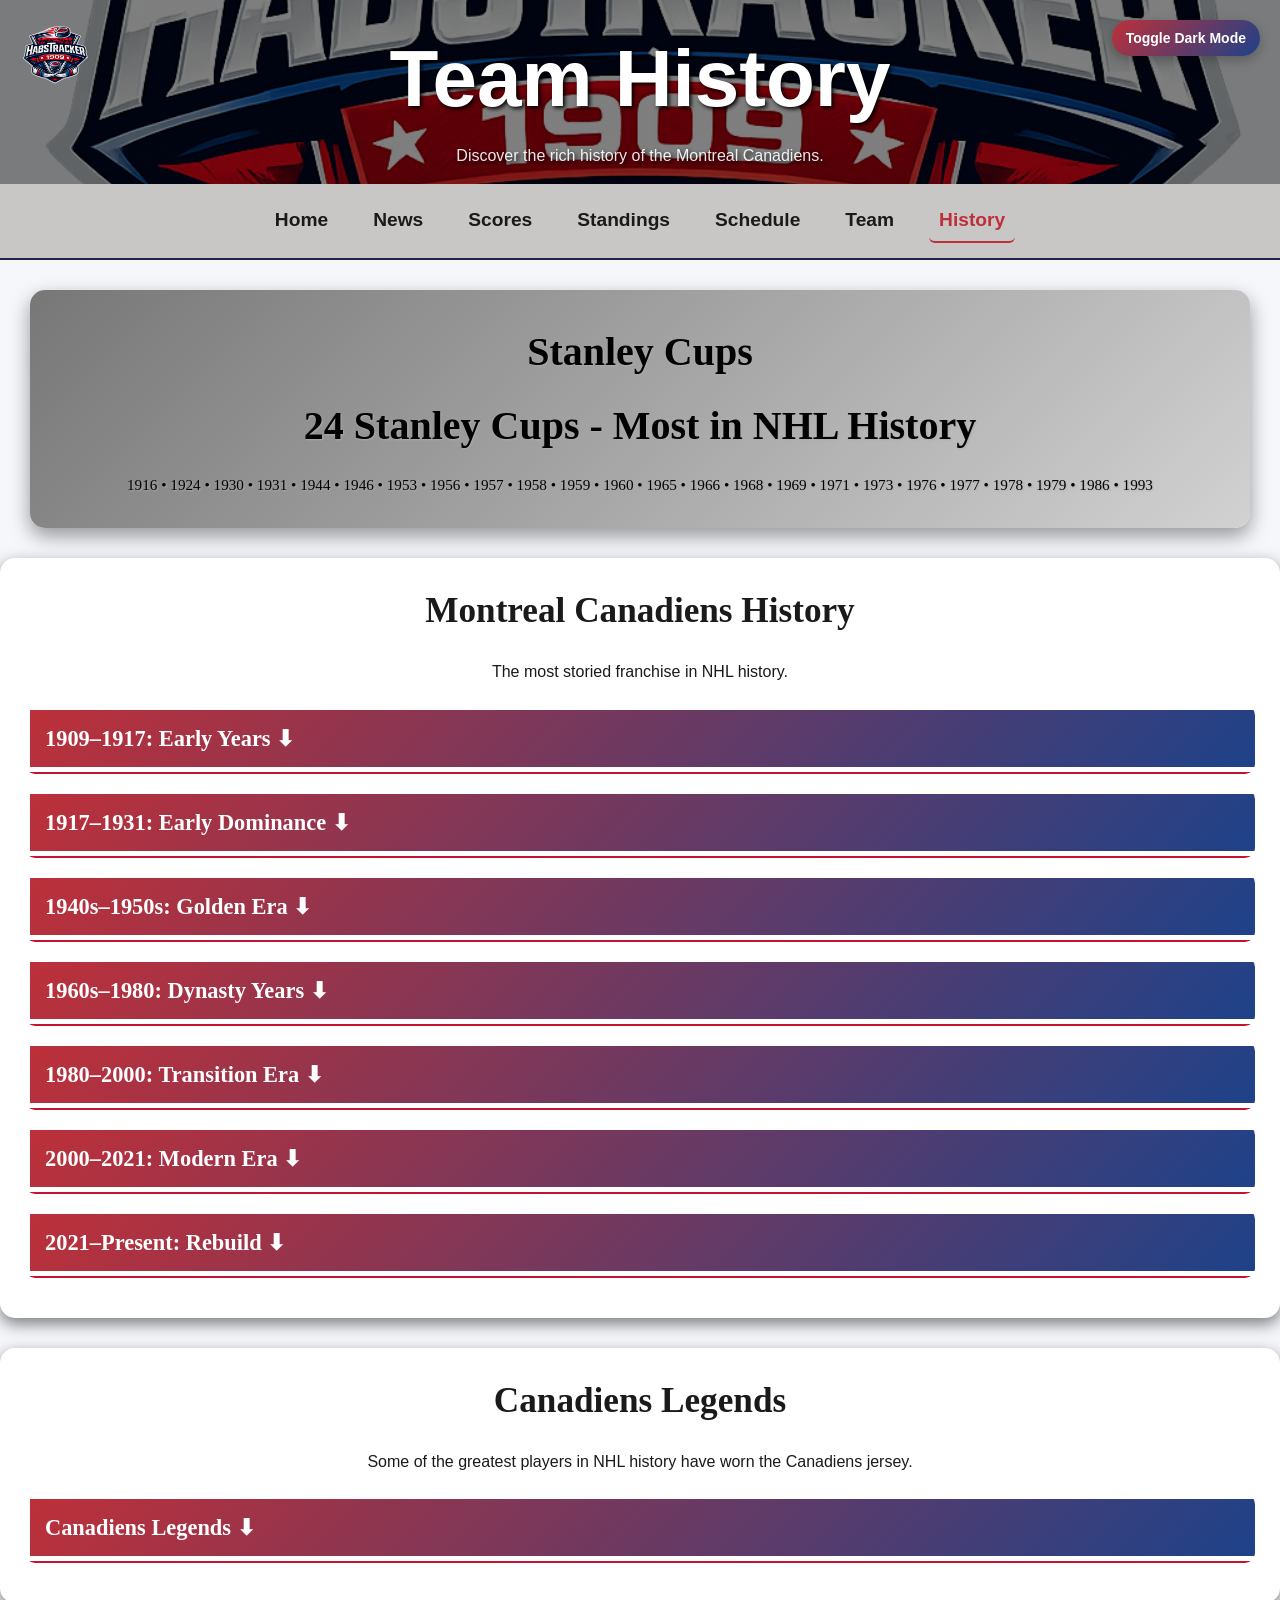
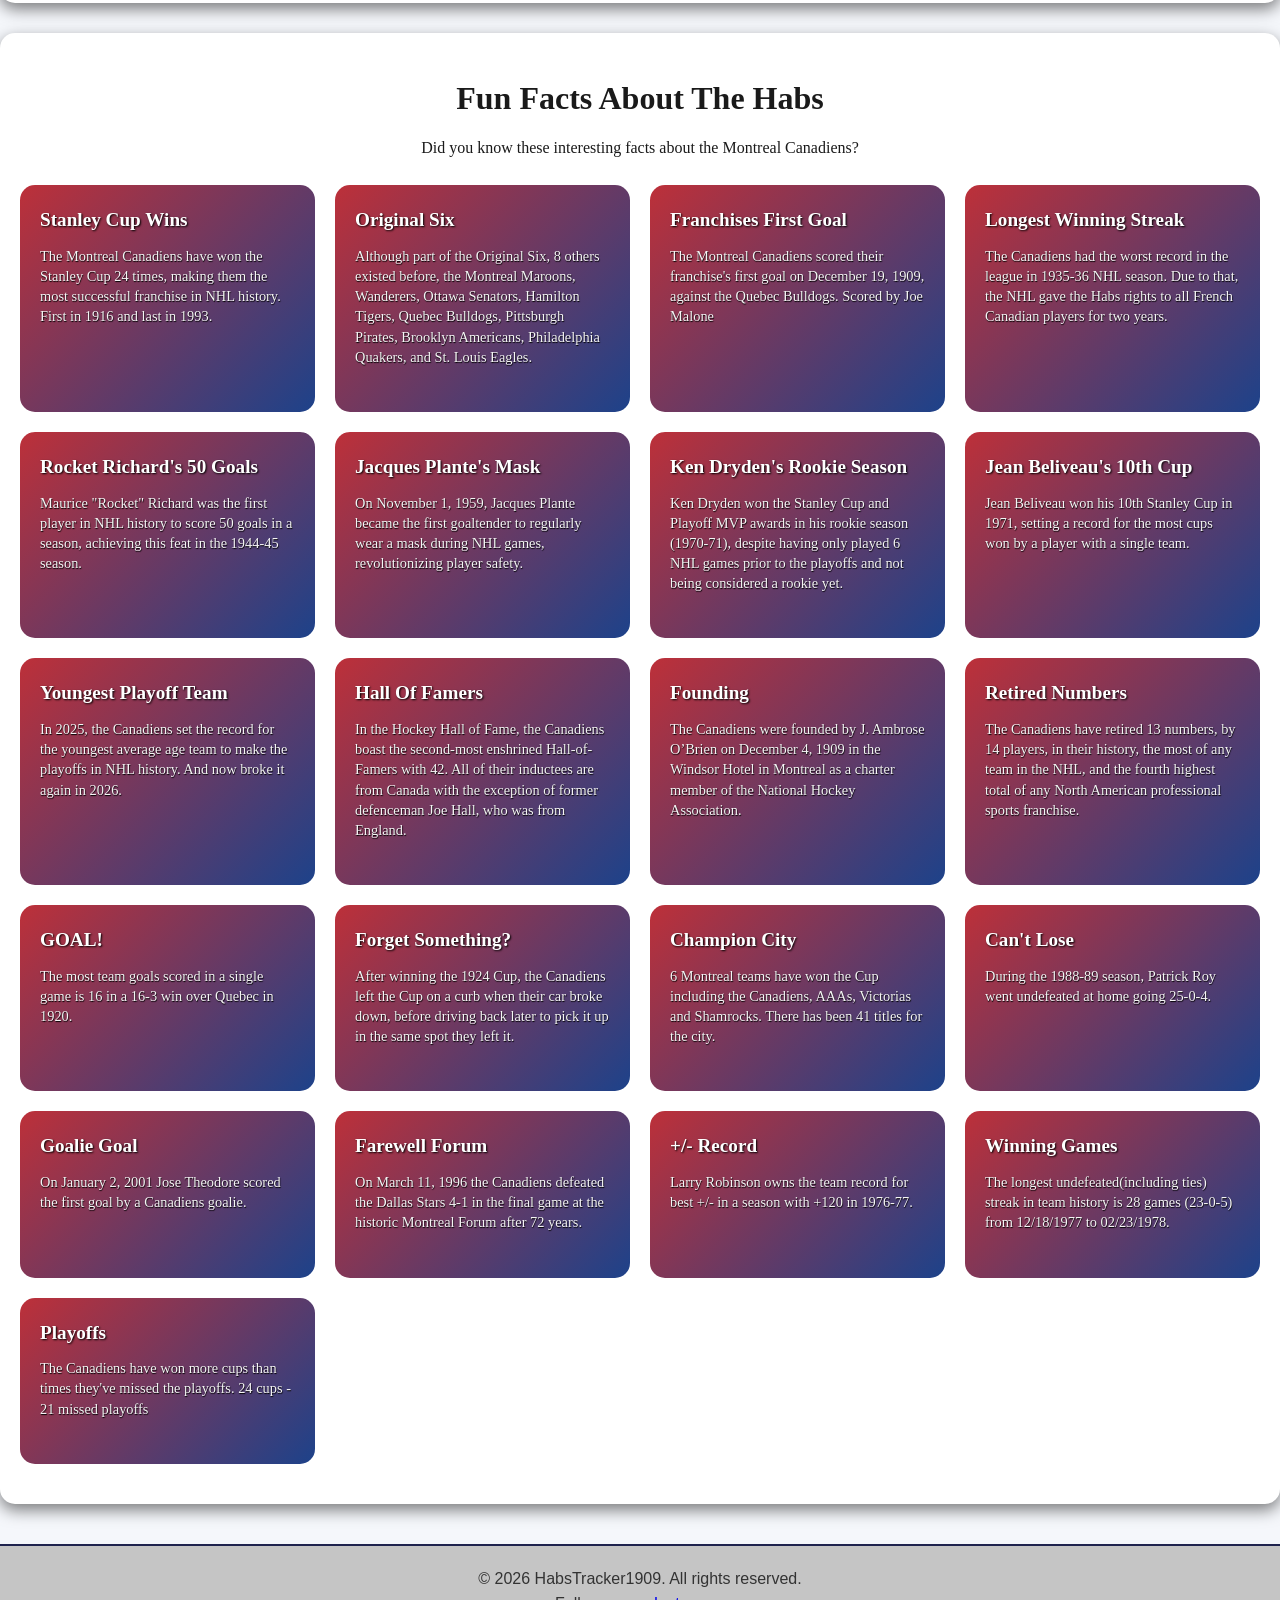
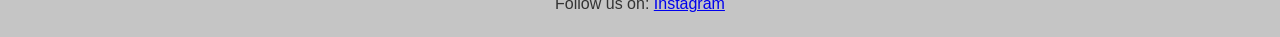
==== commit 69e3750f: "small bug fixes" ====
--- a/history.html
+++ b/history.html
@@ -60,7 +60,7 @@
 
 <section class="history">
     <h2 class="history-title">Montreal Canadiens History</h2>
-    <p>The most storied franchise in NHL history.</p>
+    <p class="history-description">The most storied franchise in NHL history.</p>
 
     <!-- ERA 1 -->
     <div class="era">
@@ -141,7 +141,7 @@
 
 <section class="legends-section">
     <h2 class="legends-title">Canadiens Legends</h2>
-    <p>Some of the greatest players in NHL history have worn the Canadiens jersey.</p>
+    <p class="history-description">Some of the greatest players in NHL history have worn the Canadiens jersey.</p>
 
 <!-- LEGENDS DROPDOWN -->
 <div class="era">
--- a/style.css
+++ b/style.css
@@ -2161,4 +2161,13 @@
 
 .dark-mode .autocomplete-item:hover {
     background: #333;
+}
+
+.team-section-description {
+    text-align: center;
+    margin-bottom: 20px;
+}
+.history-description {
+    text-align: center;
+    margin-bottom: 20px;
 }
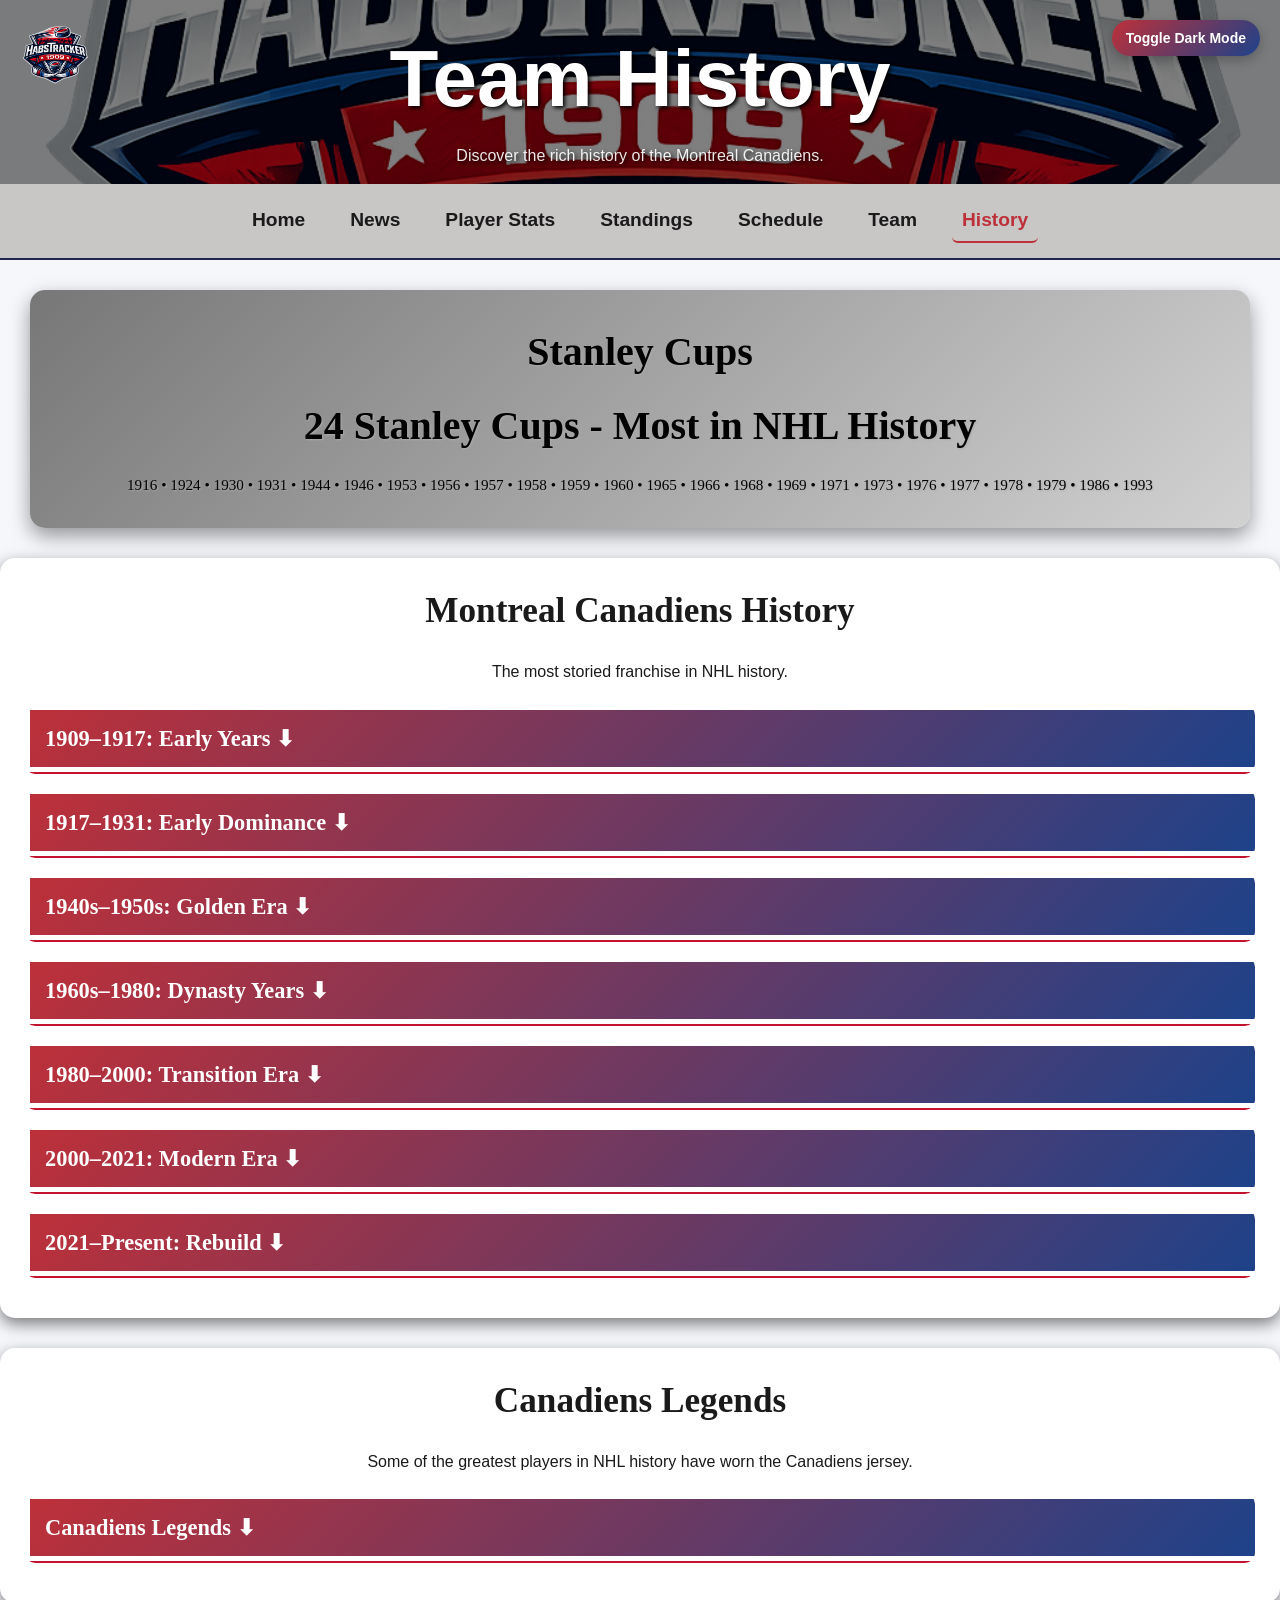
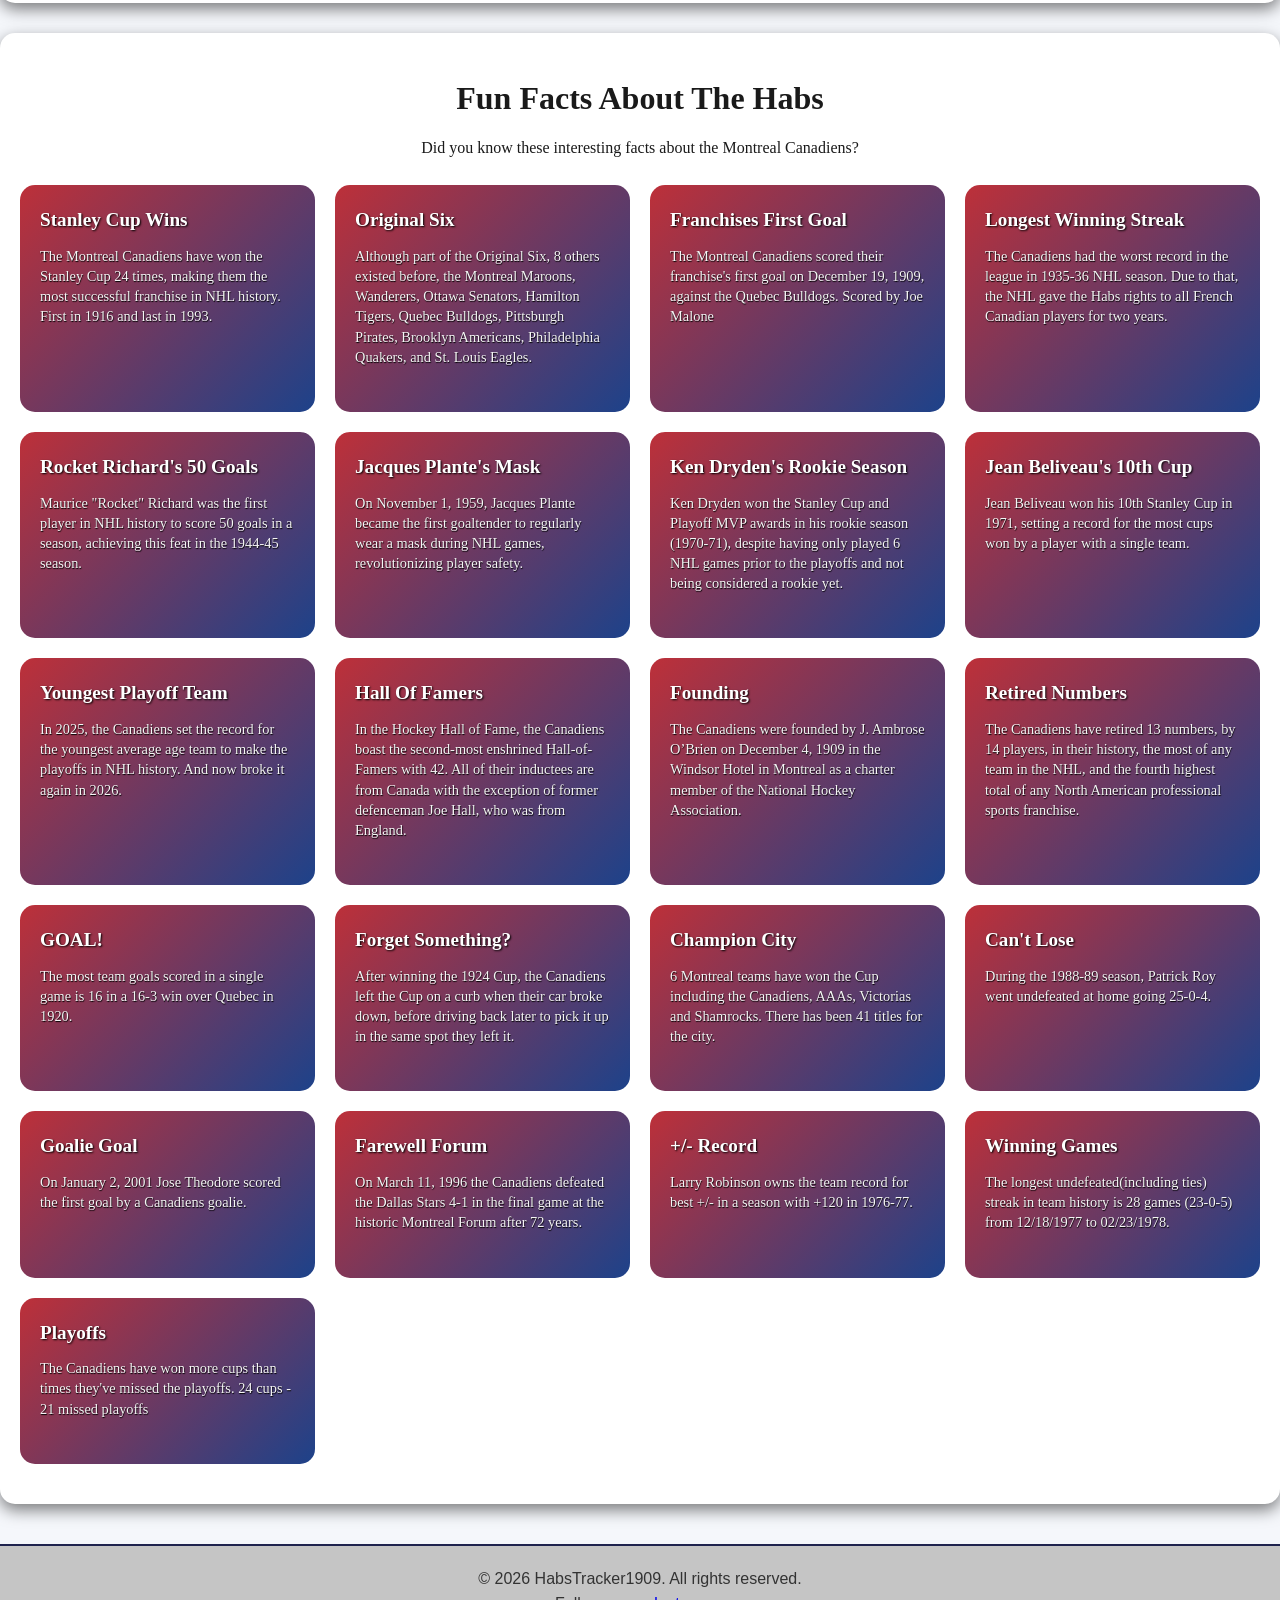
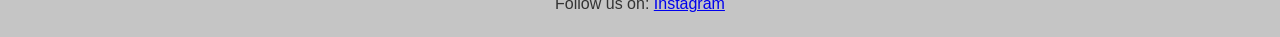
==== commit 21013ae6: "removed scores page, added seperate player stats page, added game stats box to schedule, changed inj" ====
--- a/history.html
+++ b/history.html
@@ -37,7 +37,7 @@
 <nav>
     <a href="index.html">Home</a>
     <a href="news.html">News</a>
-    <a href="scores.html">Scores</a>
+    <a href="player-stats.html">Player Stats</a>
     <a href="standings.html">Standings</a>
     <a href="schedule.html">Schedule</a>
     <a href="team.html">Team</a>
@@ -378,7 +378,7 @@
 
 <footer>
     <p>&copy; 2026 HabsTracker1909. All rights reserved.</p>
-    <p>Follow us on: <a href="https://www.instagram.com/camerone_7/" target="_blank">Instagram</a></p>
+    <p>Follow us on: <a href="https://www.instagram.com/habstracker1909/" target="_blank">Instagram</a></p>
 </footer>
 
 </body>
--- a/style.css
+++ b/style.css
@@ -219,7 +219,7 @@
 } 
 /* SCORE TEXT */ 
 #canadiens-score{
-    font-size:4.8rem;
+    font-size:6rem;
     font-weight:900;
     display:flex;
     justify-content:center;
@@ -281,7 +281,7 @@
     padding:6px 18px;
     border-radius:30px;
     font-weight:bold;
- font-size:14px;
+ font-size:25px;
 }
 .quick-stats {
 display:grid;
@@ -1476,7 +1476,7 @@
 .injury-updated {
     margin-top: 16px;
     font-size: 0.85rem;
-    color: #555;
+    color: #3db62d;
 }
 
 .impact-card {
@@ -2170,4 +2170,443 @@
 .history-description {
     text-align: center;
     margin-bottom: 20px;
-}+}
+
+/* Final game results */
+.calendar-result {
+    font-weight: bold;
+    font-size: 0.9rem;
+    margin-top: 5px;
+}
+
+.calendar-result.win {
+    color: #218838;
+}
+
+.calendar-result.loss {
+    color: #BD3039;
+}
+
+.game-details {
+    max-width: 900px;
+    margin: 30px auto;
+    padding: 24px;
+    border-radius: 14px;
+    background: var(--card-bg, #f2f2f2);
+    box-shadow: 0 30px 12px rgba(0, 0, 0, 0.12);
+}
+.game-details[hidden] {
+    display: none;
+}
+
+.close-game-details {
+    display: block;
+    margin-left: auto;
+    padding: 9px 14px;
+    border: none;
+    border-radius: 7px;
+    background: #BD3039;
+    color: white;
+    font-weight: bold;
+    cursor: pointer;
+}
+
+.close-game-details:hover {
+    opacity: 0.85;
+}
+
+.details-date,
+.details-status {
+    text-align: center;
+    opacity: 0.8;
+}
+
+.details-scoreboard {
+    display: grid;
+    grid-template-columns: 1fr auto 1fr;
+    align-items: center;
+    gap: 15px;
+    text-align: center;
+    margin: 25px 0;
+}
+
+.details-scoreboard img {
+    width: 85px;
+    height: 85px;
+    object-fit: contain;
+}
+
+.details-scoreboard h3 {
+    font-size: 1rem;
+}
+
+.details-score {
+    font-size: 2.5rem;
+    font-weight: bold;
+}
+
+.details-versus {
+    font-weight: bold;
+    opacity: 0.7;
+}
+
+.details-result {
+    text-align: center;
+    color: #BD3039;
+    font-size: 1.2rem;
+    font-weight: bold;
+}
+
+.details-section {
+    margin-top: 25px;
+    padding-top: 15px;
+}
+
+.details-section h3 {
+    border-bottom: 2px solid #BD3039;
+    padding-bottom: 10px;
+}
+
+.details-table-wrap {
+    width: 100%;
+    overflow-x: auto;
+}
+
+.details-table {
+    width: 100%;
+    border-collapse: collapse;
+    text-align: center;
+}
+
+.details-table th,
+.details-table td {
+    padding: 12px;
+    border-bottom: 1px solid #ccc;
+}
+
+.details-table thead th {
+    background: #BD3039;
+    color: white;
+}
+
+.details-scoring {
+    display: flex;
+    flex-direction: column;
+    gap: 12px;
+}
+
+.details-goal {
+    padding: 14px;
+    border-left: 4px solid #BD3039;
+    border-radius: 6px;
+    background: var(--recap-goal-bg, rgba(128, 128, 128, 0.12));
+    overflow-wrap: anywhere;
+}
+
+.details-goal-time {
+    font-size: 0.85rem;
+    opacity: 0.75;
+    margin-bottom: 6px;
+}
+
+.details-goal small {
+    display: block;
+    margin-top: 5px;
+}
+
+@media (max-width: 600px) {
+    .game-details {
+        margin: 20px 10px;
+        padding: 15px;
+    }
+
+    .details-scoreboard {
+        gap: 8px;
+    }
+
+    .details-scoreboard img {
+        width: 55px;
+        height: 55px;
+    }
+
+    .details-scoreboard h3 {
+        font-size: 0.85rem;
+    }
+
+    .details-score {
+        font-size: 1.8rem;
+    }
+}
+
+/* Player Stats page */
+
+.player-stats-header {
+    background: #BD3039;
+    color: white;
+    text-align: center;
+    padding: 28px 16px;
+}
+
+.player-stats-header h1 {
+    margin: 0 0 8px;
+}
+
+.player-stats-header p {
+    margin: 0;
+}
+
+.player-stats-nav {
+    display: flex;
+    justify-content: center;
+    flex-wrap: wrap;
+    gap: 8px;
+    padding: 12px;
+    background: #171717;
+}
+
+.player-stats-nav a {
+    color: white;
+    text-decoration: none;
+    padding: 10px 14px;
+    border-radius: 6px;
+}
+
+.player-stats-nav a:hover,
+.player-stats-nav a.active {
+    background: #BD3039;
+}
+
+
+/* PLAYER STATS LEADERBOARD */
+
+.player-stats-page {
+    width: 100%;
+    max-width: 1100px;
+    margin: 30px auto;
+    padding: 0 15px;
+}
+
+.leaderboard-intro {
+    text-align: center;
+    background: var(--card-bg);
+    color: var(--text-color);
+    border-radius: 15px;
+    padding: 25px;
+    margin-bottom: 25px;
+    box-shadow: 0 6px 16px rgba(0, 0, 0, 0.2);
+}
+
+.leaderboard-intro p {
+    margin-top: 8px;
+}
+
+.leaderboard-controls {
+    display: flex;
+    justify-content: center;
+    align-items: center;
+    flex-wrap: wrap;
+    gap: 12px;
+    padding: 20px;
+    margin-bottom: 20px;
+    background: var(--card-bg);
+    color: var(--text-color);
+    border-radius: 12px;
+    box-shadow: 0 4px 12px rgba(0, 0, 0, 0.12);
+}
+
+.leaderboard-controls input,
+.leaderboard-controls select {
+    padding: 10px 12px;
+    border: 1px solid var(--border-color);
+    border-radius: 8px;
+    background: var(--bg-color);
+    color: var(--text-color);
+    font: inherit;
+}
+
+.leaderboard-controls button {
+    padding: 10px 16px;
+    border: none;
+    border-radius: 8px;
+    background: var(--accent);
+    color: white;
+    font-weight: bold;
+    cursor: pointer;
+}
+
+.leaderboard-controls button:hover {
+    transform: translateY(-2px);
+    box-shadow: 0 5px 12px rgba(0, 0, 0, 0.2);
+}
+
+#stats-status {
+    text-align: center;
+    margin: 15px 0;
+    color: var(--text-color);
+}
+
+.leaderboard-table-wrap {
+    overflow-x: auto;
+    background: var(--card-bg);
+    border-radius: 12px;
+    box-shadow: 0 4px 12px rgba(0, 0, 0, 0.15);
+}
+
+.leaderboard-table {
+    width: 100%;
+    border-collapse: collapse;
+    background: var(--card-bg);
+    color: var(--text-color);
+}
+
+.leaderboard-table th {
+    background: var(--accent);
+    color: white;
+    padding: 14px 12px;
+    text-transform: uppercase;
+}
+
+.leaderboard-table td {
+    padding: 12px;
+    text-align: center;
+    border-bottom: 1px solid var(--border-color);
+}
+
+.leaderboard-table tbody tr:hover {
+    background: var(--stand-hov);
+}
+
+.leaderboard-note {
+    text-align: center;
+    color: var(--text-color);
+    margin: 18px 0;
+    font-size: 0.9rem;
+}
+
+@media (max-width: 768px) {
+    .leaderboard-controls {
+        flex-direction: column;
+        align-items: stretch;
+    }
+
+    .leaderboard-controls input,
+    .leaderboard-controls select,
+    .leaderboard-controls button {
+        width: 100%;
+    }
+}
+
+
+/* TOP 3 SCORING LEADERS */
+
+.top-scorers {
+    margin: 25px 0;
+    padding: 25px;
+    background: var(--card-bg);
+    color: var(--text-color);
+    border: 1px solid var(--border-color);
+    border-radius: 15px;
+    box-shadow: 0 5px 15px rgba(0, 0, 0, 0.12);
+}
+
+.top-scorers h2 {
+    text-align: center;
+    margin: 0 0 22px;
+}
+
+.top-scorers-grid {
+    display: grid;
+    grid-template-columns: repeat(3, minmax(0, 1fr));
+    gap: 18px;
+}
+
+.scorer-card {
+    padding: 22px 14px;
+    text-align: center;
+    background: var(--bg-color);
+    border: 1px solid var(--border-color);
+    border-radius: 12px;
+    transition: transform 0.2s ease, box-shadow 0.2s ease;
+}
+
+.scorer-card:hover {
+    transform: translateY(-4px);
+    box-shadow: 0 6px 14px rgba(0, 0, 0, 0.15);
+}
+
+.scorer-rank {
+    font-size: 1.7rem;
+    margin-bottom: 10px;
+}
+
+.scorer-name {
+    font-size: 1.05rem;
+    font-weight: bold;
+    margin-bottom: 12px;
+}
+
+.scorer-points {
+    color: var(--accent);
+    font-size: 1.8rem;
+    font-weight: bold;
+}
+
+.scorer-label {
+    font-size: 0.85rem;
+    opacity: 0.8;
+}
+
+.scorer-details {
+    margin-top: 10px;
+    font-size: 0.9rem;
+}
+
+@media (max-width: 650px) {
+    .top-scorers-grid {
+        grid-template-columns: 1fr;
+    }
+}
+
+
+/* GOALIE LEADERBOARD */
+
+.goalie-leaderboard {
+    margin: 25px 0;
+    padding: 25px;
+    background: var(--card-bg);
+    color: var(--text-color);
+    border: 1px solid var(--border-color);
+    border-radius: 15px;
+    box-shadow: 0 5px 15px rgba(0, 0, 0, 0.12);
+}
+
+.goalie-leaderboard h2 {
+    text-align: center;
+    margin-top: 0;
+}
+
+.goalie-description {
+    text-align: center;
+    margin-bottom: 20px;
+}
+
+#goalie-status {
+    text-align: center;
+    margin: 15px 0;
+}
+
+#goalie-leaderboard-body tr:first-child td:first-child {
+    font-weight: bold;
+}
+
+@media (max-width: 650px) {
+    .goalie-leaderboard {
+        padding: 12px;
+    }
+
+    .goalie-leaderboard .leaderboard-table th,
+    .goalie-leaderboard .leaderboard-table td {
+        padding: 9px 7px;
+        font-size: 0.85rem;
+    }
+}
